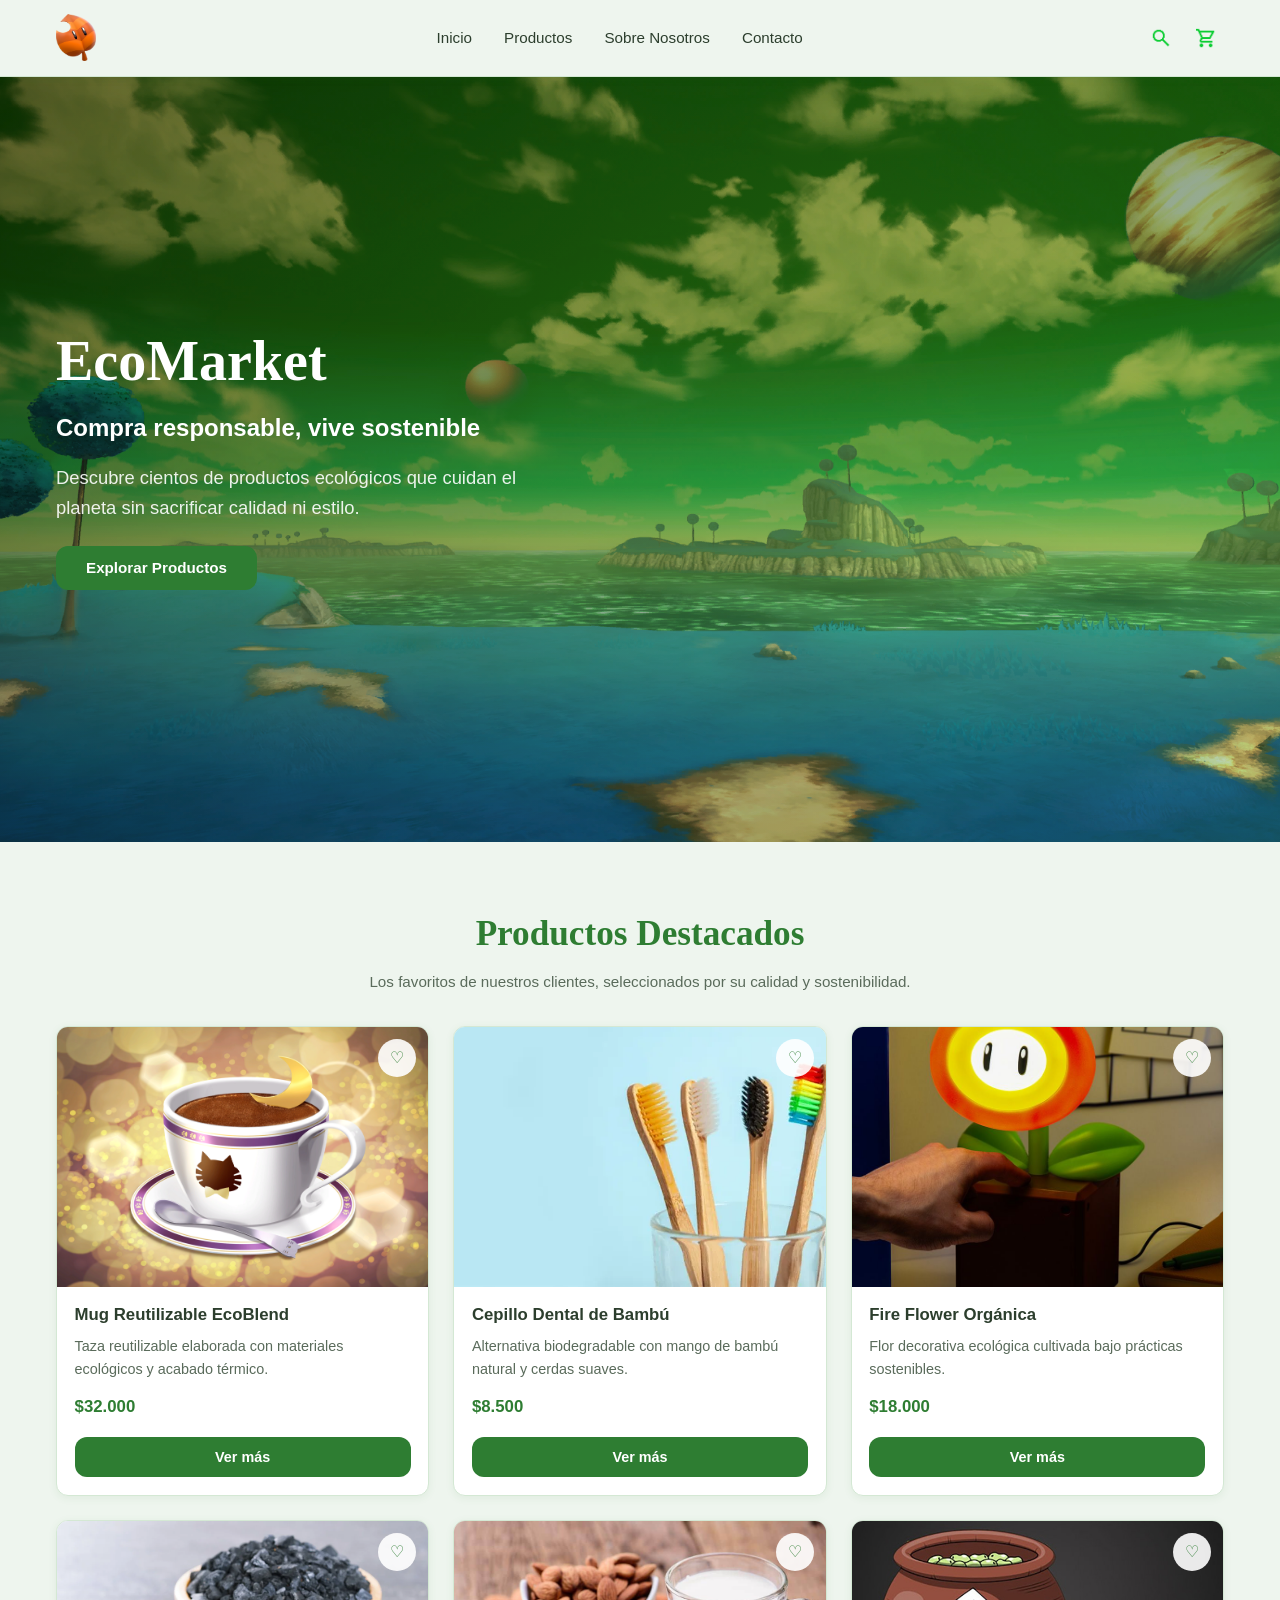
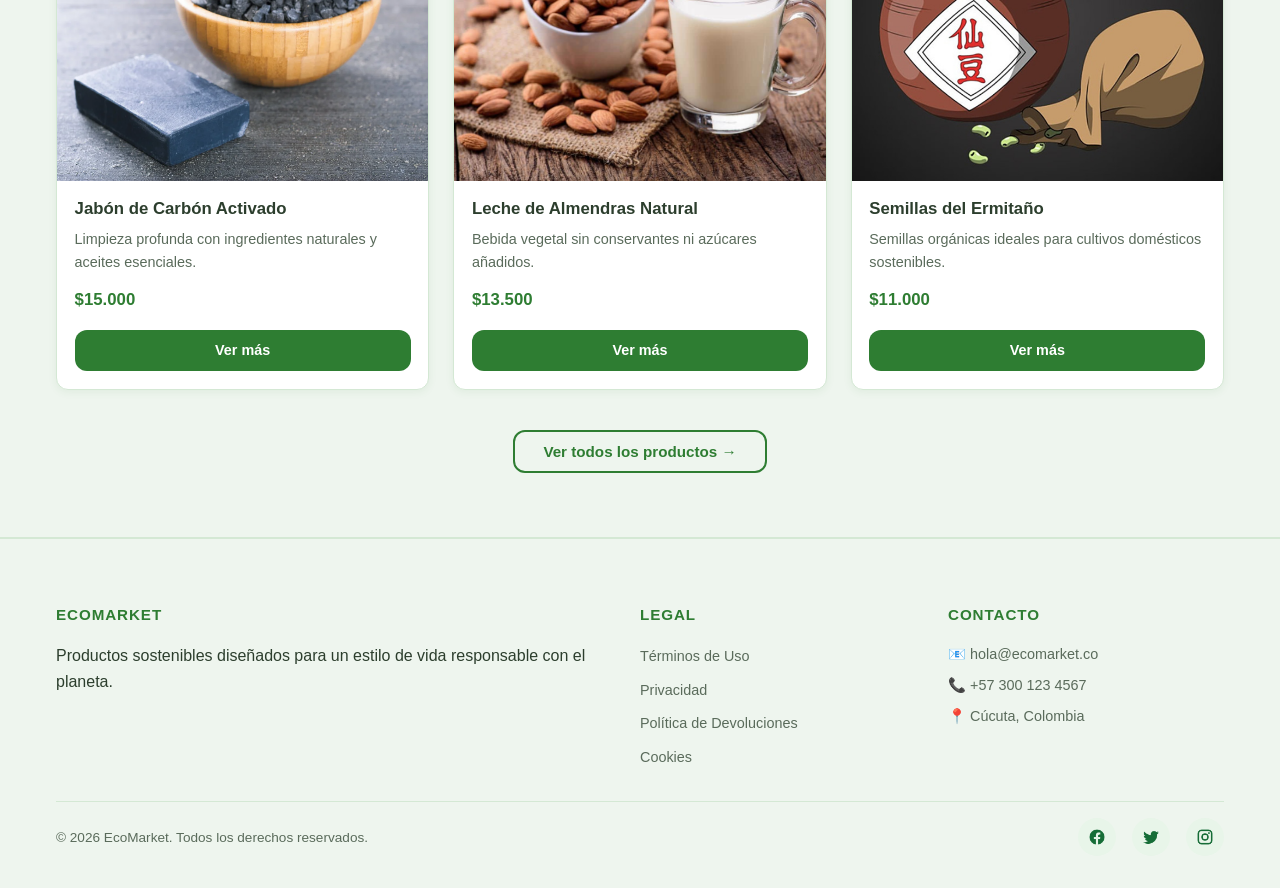
==== index.html @ 5ee40580 "feature: first components and refactor of the layout + feature products in index" ====
<!doctype html>
<html lang="es">
  <head>
    <meta charset="UTF-8" />
    <meta name="viewport" content="width=device-width, initial-scale=1.0" />
    <title>EcoMarket</title>

    <link rel="stylesheet" href="css/main.css" />
    <link rel="stylesheet" href="css/layout.css" />
    <link rel="stylesheet" href="css/components.css" />
    <link rel="stylesheet" href="css/animations.css" />
  </head>

  <body>
    <header>
      <div class="container">
        <nav class="navbar">
          <div class="logo">
            <img src="img/icons/logo.png" alt="Logo EcoMarket" />
          </div>

          <ul class="nav-links">
            <li><a href="#">Inicio</a></li>
            <li><a href="views/productos.html">Productos</a></li>
            <li><a href="views/sobre-nosotros.html">Sobre Nosotros</a></li>
            <li><a href="views/contacto.html">Contacto</a></li>
          </ul>

          <div class="nav-icons">
            <button type="button">
              <img src="img/icons/search.png" alt="Buscar" />
            </button>

            <button type="button" aria-label="Carrito de compras">
              <img src="img/icons/cart.png" alt="Carrito" />
            </button>
          </div>
        </nav>
      </div>
    </header>

    <main>
      <section class="hero">
        <div class="container">
          <div class="hero-content">
            <h1>EcoMarket</h1>

            <h2>Compra responsable, vive sostenible</h2>

            <p>
              Descubre cientos de productos ecológicos que cuidan el planeta sin
              sacrificar calidad ni estilo.
            </p>

            <div class="hero-actions">
              <a href="views/productos.html" class="btn">
                Explorar Productos
              </a>
            </div>
          </div>
        </div>
      </section>

      <section class="featured-products">
        <div class="container">
          <div class="section-header">
            <h2>Productos Destacados</h2>

            <p>
              Los favoritos de nuestros clientes, seleccionados por su calidad y
              sostenibilidad.
            </p>
          </div>

          <div class="products-grid">
            <article class="product-card">
              <div class="product-card__img">
                <img
                  src="img/products/cafe-mug.png"
                  alt="Mug reutilizable ecológico"
                />

                <button
                  class="product-card__fav"
                  aria-label="Agregar a favoritos"
                >
                  ♡
                </button>
              </div>

              <div class="product-card__body">
                <h3 class="product-card__name">Mug Reutilizable EcoBlend</h3>

                <p class="product-card__desc">
                  Taza reutilizable elaborada con materiales ecológicos y
                  acabado térmico.
                </p>

                <p class="product-card__price">$32.000</p>
              </div>

              <div class="product-card__footer">
                <a href="views/productos.html" class="btn"> Ver más </a>
              </div>
            </article>

            <article class="product-card">
              <div class="product-card__img">
                <img
                  src="img/products/cepillo-bambu.webp"
                  alt="Cepillo dental de bambú"
                />

                <button
                  class="product-card__fav"
                  aria-label="Agregar a favoritos"
                >
                  ♡
                </button>
              </div>

              <div class="product-card__body">
                <h3 class="product-card__name">Cepillo Dental de Bambú</h3>

                <p class="product-card__desc">
                  Alternativa biodegradable con mango de bambú natural y cerdas
                  suaves.
                </p>

                <p class="product-card__price">$8.500</p>
              </div>

              <div class="product-card__footer">
                <a href="views/productos.html" class="btn"> Ver más </a>
              </div>
            </article>

            <article class="product-card">
              <div class="product-card__img">
                <img
                  src="img/products/fire-flower.jpg"
                  alt="Fire Flower ecológica"
                />

                <button
                  class="product-card__fav"
                  aria-label="Agregar a favoritos"
                >
                  ♡
                </button>
              </div>

              <div class="product-card__body">
                <h3 class="product-card__name">Fire Flower Orgánica</h3>

                <p class="product-card__desc">
                  Flor decorativa ecológica cultivada bajo prácticas
                  sostenibles.
                </p>

                <p class="product-card__price">$18.000</p>
              </div>

              <div class="product-card__footer">
                <a href="views/productos.html" class="btn"> Ver más </a>
              </div>
            </article>

            <article class="product-card">
              <div class="product-card__img">
                <img
                  src="img/products/jabon-carbon-activado.webp"
                  alt="Jabón de carbón activado"
                />

                <button
                  class="product-card__fav"
                  aria-label="Agregar a favoritos"
                >
                  ♡
                </button>
              </div>

              <div class="product-card__body">
                <h3 class="product-card__name">Jabón de Carbón Activado</h3>

                <p class="product-card__desc">
                  Limpieza profunda con ingredientes naturales y aceites
                  esenciales.
                </p>

                <p class="product-card__price">$15.000</p>
              </div>

              <div class="product-card__footer">
                <a href="views/productos.html" class="btn"> Ver más </a>
              </div>
            </article>

            <article class="product-card">
              <div class="product-card__img">
                <img
                  src="img/products/leche-almendras.jpg"
                  alt="Leche de almendras natural"
                />

                <button
                  class="product-card__fav"
                  aria-label="Agregar a favoritos"
                >
                  ♡
                </button>
              </div>

              <div class="product-card__body">
                <h3 class="product-card__name">Leche de Almendras Natural</h3>

                <p class="product-card__desc">
                  Bebida vegetal sin conservantes ni azúcares añadidos.
                </p>

                <p class="product-card__price">$13.500</p>
              </div>

              <div class="product-card__footer">
                <a href="views/productos.html" class="btn"> Ver más </a>
              </div>
            </article>

            <article class="product-card">
              <div class="product-card__img">
                <img
                  src="img/products/semillas-ermitano.jpg"
                  alt="Semillas ecológicas"
                />

                <button
                  class="product-card__fav"
                  aria-label="Agregar a favoritos"
                >
                  ♡
                </button>
              </div>

              <div class="product-card__body">
                <h3 class="product-card__name">Semillas del Ermitaño</h3>

                <p class="product-card__desc">
                  Semillas orgánicas ideales para cultivos domésticos
                  sostenibles.
                </p>

                <p class="product-card__price">$11.000</p>
              </div>

              <div class="product-card__footer">
                <a href="views/productos.html" class="btn"> Ver más </a>
              </div>
            </article>
          </div>

          <div style="text-align: center; margin-top: 2.5rem">
            <a href="views/productos.html" class="btn btn-outline">
              Ver todos los productos →
            </a>
          </div>
        </div>
      </section>
    </main>

    <footer>
      <div class="container">
        <div class="footer-grid">
          <div class="footer-col">
            <h4>EcoMarket</h4>

            <p>
              Productos sostenibles diseñados para un estilo de vida responsable
              con el planeta.
            </p>
          </div>

          <div class="footer-col">
            <h4>Legal</h4>

            <ul>
              <li><a href="#">Términos de Uso</a></li>
              <li><a href="#">Privacidad</a></li>
              <li><a href="#">Política de Devoluciones</a></li>
              <li><a href="#">Cookies</a></li>
            </ul>
          </div>

          <div class="footer-col footer-contact">
            <h4>Contacto</h4>

            <p>📧 hola@ecomarket.co</p>
            <p>📞 +57 300 123 4567</p>
            <p>📍 Cúcuta, Colombia</p>
          </div>
        </div>

        <div class="footer-bottom">
          <p>&copy; 2026 EcoMarket. Todos los derechos reservados.</p>

          <ul class="social-links">
            <li>
              <a href="#" aria-label="Facebook">
                <img src="img/icons/facebook.png" alt="Facebook" />
              </a>
            </li>

            <li>
              <a href="#" aria-label="Twitter">
                <img src="img/icons/twitter.png" alt="Twitter" />
              </a>
            </li>

            <li>
              <a href="#" aria-label="Instagram">
                <img src="img/icons/instagram.png" alt="Instagram" />
              </a>
            </li>
          </ul>
        </div>
      </div>
    </footer>
  </body>
</html>
---- css/main.css ----
* {
  margin: 0;
  padding: 0;
  box-sizing: border-box;
}

:root {
  --primary: #2e7d32;
  --primary-hover: #27682a;
  --primary-light: #e8f5e9;
  --accent: #81c784;

  --secondary: #f5f5dc;

  --bg: #eef5ee;
  --bg-card: #ffffff;

  --text: #2c3e2d;
  --text-light: #5a6b5b;
  --white: #ffffff;

  --border: #d4e8d4;

  --radius-sm: 8px;
  --radius-md: 12px;
  --radius-lg: 20px;

  --shadow-sm: 0 2px 8px rgba(46, 125, 50, 0.08);
  --shadow-md: 0 6px 24px rgba(46, 125, 50, 0.12);
  --shadow-lg: 0 12px 40px rgba(46, 125, 50, 0.16);

  --sp-xs: 0.25rem;
  --sp-sm: 0.5rem;
  --sp-md: 1rem;
  --sp-lg: 2rem;
  --sp-xl: 4rem;

  --t: 0.3s ease;
}

html {
  scroll-behavior: smooth;
  font-size: 16px;
}

body {
  font-family: "Poppins", sans-serif;
  background-color: var(--bg);
  color: var(--text);

  line-height: 1.6;
  min-height: 100vh;

  -webkit-font-smoothing: antialiased;
}

img {
  max-width: 100%;
  height: auto;
  display: block;
}

a {
  text-decoration: none;
  color: inherit;
}

ul {
  list-style: none;
}

button {
  border: none;
  background: none;
  cursor: pointer;
  font: inherit;
}

section {
  padding-block: var(--sp-xl);
}

.container {
  width: 100%;
  max-width: 1200px;

  margin: 0 auto;

  padding-inline: 1rem;
}

.section-header {
  text-align: center;

  margin-bottom: var(--sp-lg);
}

.section-header h2 {
  font-family: "Playfair Display", serif;

  font-size: clamp(1.6rem, 3vw, 2.2rem);

  color: var(--primary);

  margin-bottom: var(--sp-sm);
}

.section-header p {
  color: var(--text-light);

  font-size: 0.95rem;
}

.btn {
  display: inline-block;

  padding: 0.75rem 1.75rem;

  background-color: var(--primary);
  color: var(--white);

  border: 2px solid transparent;
  border-radius: var(--radius-md);

  font-size: 0.95rem;
  font-weight: 600;
  line-height: 1;

  transition: all var(--t);
}

.btn:hover {
  background-color: var(--primary-hover);

  transform: translateY(-3px);

  box-shadow: var(--shadow-md);
}

.btn-outline {
  background-color: transparent;

  color: var(--primary);

  border-color: var(--primary);
}

.btn-outline:hover {
  background-color: var(--primary);

  color: var(--white);
}
---- css/layout.css ----
header {
  background-color: var(--bg);

  border-bottom: 1px solid var(--border);

  position: sticky;
  top: 0;
  z-index: 100;

  box-shadow: var(--shadow-sm);
}

.navbar {
  display: flex;
  justify-content: space-between;
  align-items: center;

  padding-block: 0.9rem;
}

.logo {
  display: flex;
  align-items: center;

  gap: var(--sp-sm);
}

.logo img {
  width: 40px;
  height: auto;
}

.logo-text {
  font-family: "Playfair Display", serif;

  font-size: 1.3rem;
  font-weight: 700;

  color: var(--primary);
}

.nav-links {
  display: none;
  align-items: center;

  gap: var(--sp-lg);
}

.nav-links a {
  position: relative;

  padding-bottom: 3px;

  color: var(--text);

  font-size: 0.95rem;
  font-weight: 500;

  transition: color var(--t);
}

.nav-links a::after {
  content: "";

  position: absolute;
  left: 0;
  bottom: 0;

  width: 0;
  height: 2px;

  background-color: var(--primary);

  transition: width var(--t);
}

.nav-links a:hover,
.nav-links a.active {
  color: var(--primary);
}

.nav-links a:hover::after,
.nav-links a.active::after {
  width: 100%;
}

.nav-icons {
  display: flex;
  align-items: center;

  gap: var(--sp-sm);
}

.nav-icons button {
  display: flex;
  align-items: center;
  justify-content: center;

  padding: 0.45rem;

  border-radius: 50%;

  transition: all var(--t);
}

.nav-icons button:hover {
  background-color: var(--primary-light);

  transform: scale(1.1);
}

.nav-icons img {
  width: 22px;
  height: 22px;

  filter: invert(30%) sepia(60%) saturate(500%) hue-rotate(90deg);
}

.hero {
  min-height: 85vh;

  display: flex;
  align-items: center;

  background-image:
    linear-gradient(
      135deg,
      rgba(0, 0, 0, 0.55) 0%,
      rgba(46, 125, 50, 0.3) 100%
    ),
    url("../img/hero/bg.png");

  background-size: cover;
  background-position: center;
  background-repeat: no-repeat;
}

.hero-content {
  max-width: 600px;

  display: flex;
  flex-direction: column;

  gap: var(--sp-md);

  padding-block: var(--sp-xl);

  color: var(--white);
}

.hero-eyebrow {
  display: inline-block;

  width: fit-content;

  padding: 0.3rem 1rem;

  border: 1px solid rgba(129, 199, 132, 0.5);
  border-radius: 50px;

  background-color: rgba(129, 199, 132, 0.3);

  color: #c8e6c9;

  font-size: 0.8rem;
  font-weight: 600;

  letter-spacing: 0.08em;
  text-transform: uppercase;
}

.hero-content h1 {
  font-family: "Playfair Display", serif;

  font-size: clamp(2.2rem, 5vw, 3.5rem);

  line-height: 1.15;
}

.hero-content p {
  max-width: 480px;

  font-size: clamp(1rem, 2vw, 1.15rem);

  color: rgba(255, 255, 255, 0.9);
}

.hero-actions {
  display: flex;
  flex-wrap: wrap;

  gap: var(--sp-md);

  margin-top: var(--sp-sm);
}

.products-grid {
  display: grid;

  grid-template-columns: 1fr;

  gap: 1.5rem;
}

footer {
  background-color: var(--bg);

  border-top: 2px solid var(--border);

  padding: var(--sp-xl) 0 var(--sp-lg);
}

.footer-grid {
  display: grid;

  grid-template-columns: 1fr;

  gap: var(--sp-lg);

  margin-bottom: var(--sp-lg);
}

.footer-col h4 {
  margin-bottom: var(--sp-md);

  color: var(--primary);

  font-size: 0.95rem;
  font-weight: 600;

  letter-spacing: 0.06em;
  text-transform: uppercase;
}

.footer-col ul {
  display: flex;
  flex-direction: column;

  gap: var(--sp-sm);
}

.footer-col ul li a {
  color: var(--text-light);

  font-size: 0.9rem;

  transition: color var(--t);
}

.footer-col ul li a:hover {
  color: var(--primary);
}

.footer-contact p {
  display: flex;
  align-items: center;

  gap: var(--sp-sm);

  margin-bottom: var(--sp-sm);

  color: var(--text-light);

  font-size: 0.9rem;
}

.footer-bottom {
  display: flex;
  flex-direction: column;
  align-items: center;

  gap: var(--sp-md);

  padding-top: var(--sp-md);

  border-top: 1px solid var(--border);

  text-align: center;
}

.footer-bottom p {
  color: var(--text-light);

  font-size: 0.85rem;
}

.social-links {
  display: flex;
  align-items: center;

  gap: var(--sp-md);
}

.social-links a {
  display: flex;
  align-items: center;
  justify-content: center;

  width: 38px;
  height: 38px;

  border-radius: 50%;

  background-color: var(--primary-light);

  transition: all var(--t);
}

.social-links a:hover {
  background-color: var(--primary);

  transform: scale(1.15) translateY(-2px);
}

.social-links img {
  width: 18px;
  height: 18px;

  filter: invert(30%) sepia(60%) saturate(500%) hue-rotate(90deg);
}

.social-links a:hover img {
  filter: brightness(0) invert(1);
}

@media (min-width: 640px) {
  .products-grid {
    grid-template-columns: repeat(2, 1fr);
  }

  .footer-grid {
    grid-template-columns: repeat(2, 1fr);
  }

  .footer-bottom {
    flex-direction: row;
    justify-content: space-between;
  }
}

@media (min-width: 1024px) {
  .nav-links {
    display: flex;
  }

  .products-grid {
    grid-template-columns: repeat(3, 1fr);
  }

  .footer-grid {
    grid-template-columns: 2fr 1fr 1fr;
  }
}
---- css/components.css ----
.product-card {
  background-color: var(--bg-card);
  border-radius: var(--radius-md);
  overflow: hidden;
  border: 1px solid var(--border);

  display: flex;
  flex-direction: column;

  position: relative;

  box-shadow: var(--shadow-sm);

  transition:
    transform var(--t),
    box-shadow var(--t);
}

.product-card:hover {
  transform: translateY(-6px);
  box-shadow: var(--shadow-lg);
}

.product-card__img {
  position: relative;

  width: 100%;
  height: 260px;

  overflow: hidden;

  background-color: var(--primary-light);
}

.product-card__img img {
  width: 100%;
  height: 100%;

  object-fit: cover;

  transition: transform 0.5s ease;
}

.product-card:hover .product-card__img img {
  transform: scale(1.06);
}

.product-card__fav {
  position: absolute;
  top: 12px;
  right: 12px;

  width: 38px;
  height: 38px;

  border-radius: 50%;

  background-color: rgba(255, 255, 255, 0.9);

  display: flex;
  align-items: center;
  justify-content: center;

  font-size: 1rem;
  color: var(--primary);

  transition:
    background-color var(--t),
    transform var(--t);
}

.product-card__fav:hover {
  background-color: var(--primary);
  color: var(--white);

  transform: scale(1.1);
}

.product-card__body {
  padding: 1rem 1.1rem;

  display: flex;
  flex-direction: column;
  gap: 0.5rem;

  flex: 1;
}

.product-card__name {
  font-size: 1.05rem;
  font-weight: 600;
  line-height: 1.4;

  color: var(--text);
}

.product-card__desc {
  font-size: 0.9rem;
  line-height: 1.6;

  color: var(--text-light);

  flex: 1;
}

.product-card__price {
  font-size: 1.05rem;
  font-weight: 700;

  color: var(--primary);

  margin-top: 0.3rem;
}

.product-card__footer {
  padding: 0 1.1rem 1.1rem;
}

.product-card__footer .btn {
  width: 100%;

  text-align: center;

  padding: 0.7rem 1rem;

  font-size: 0.9rem;
}
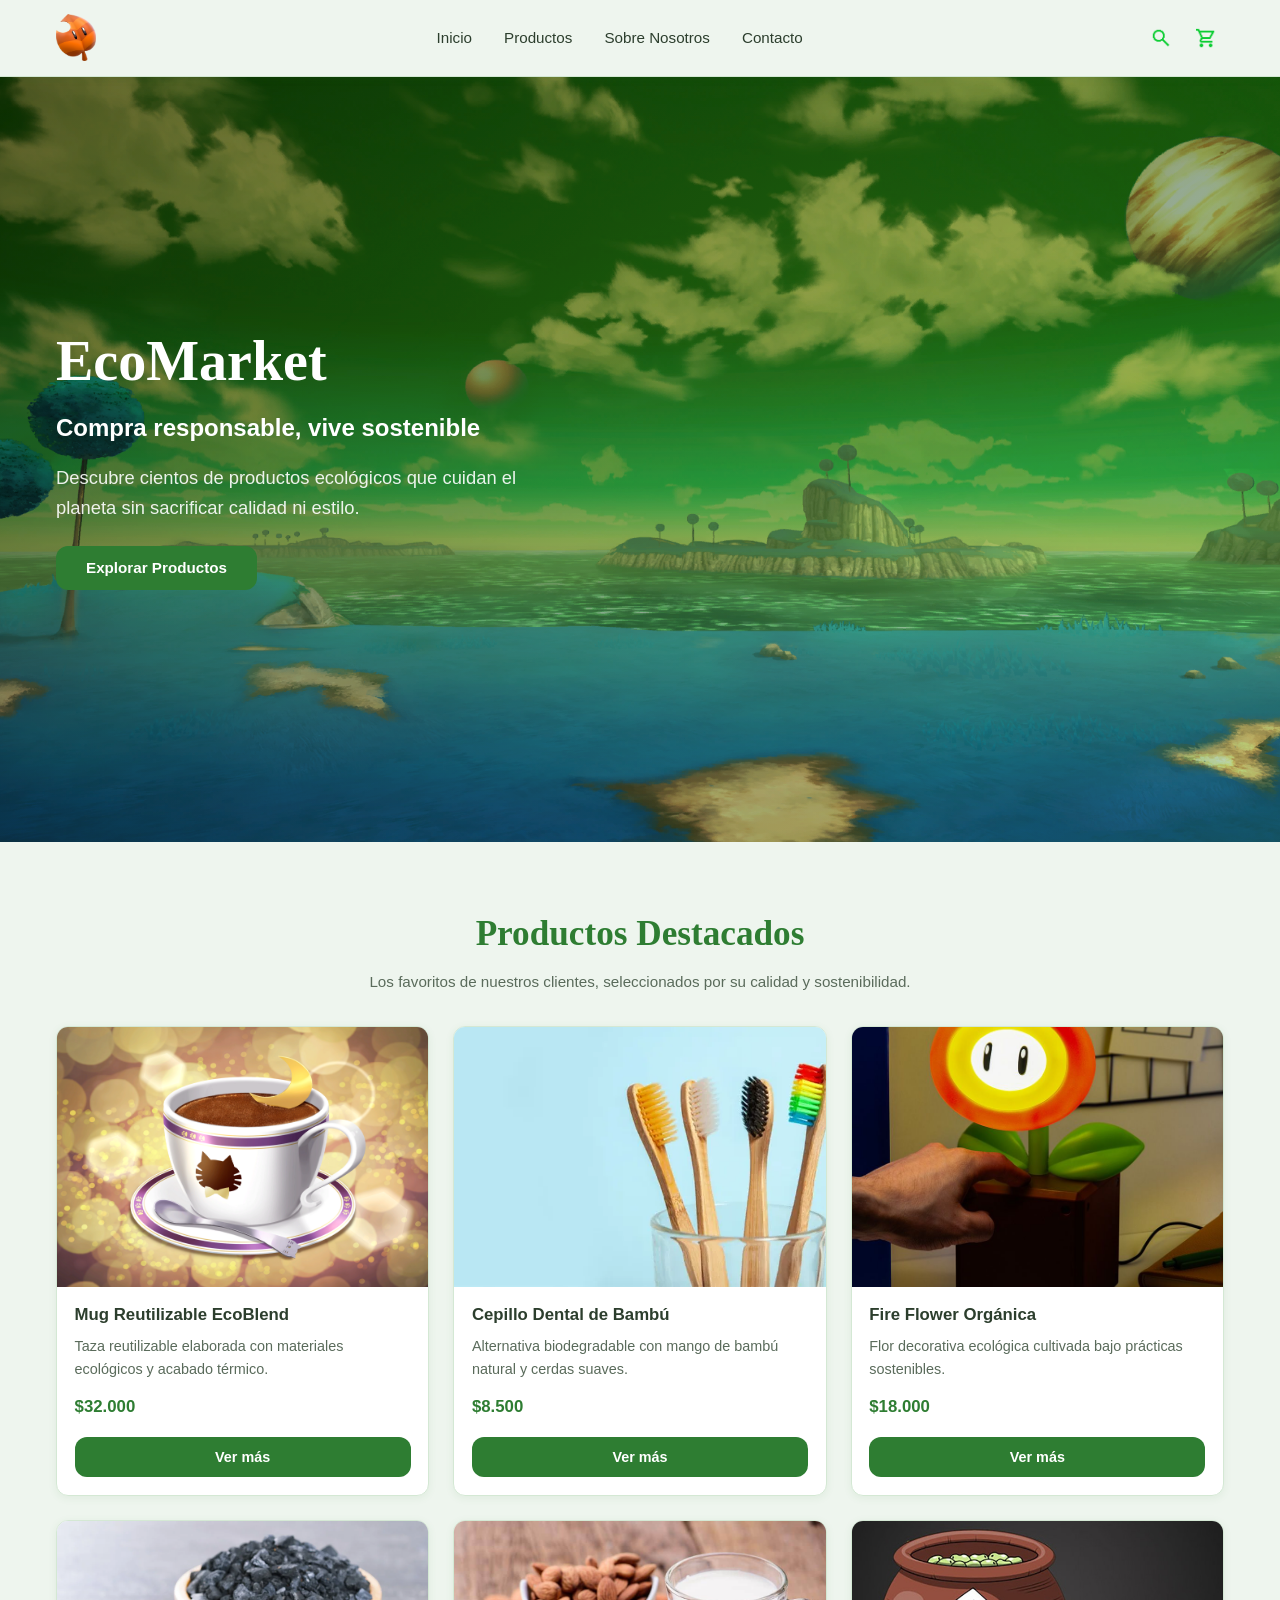
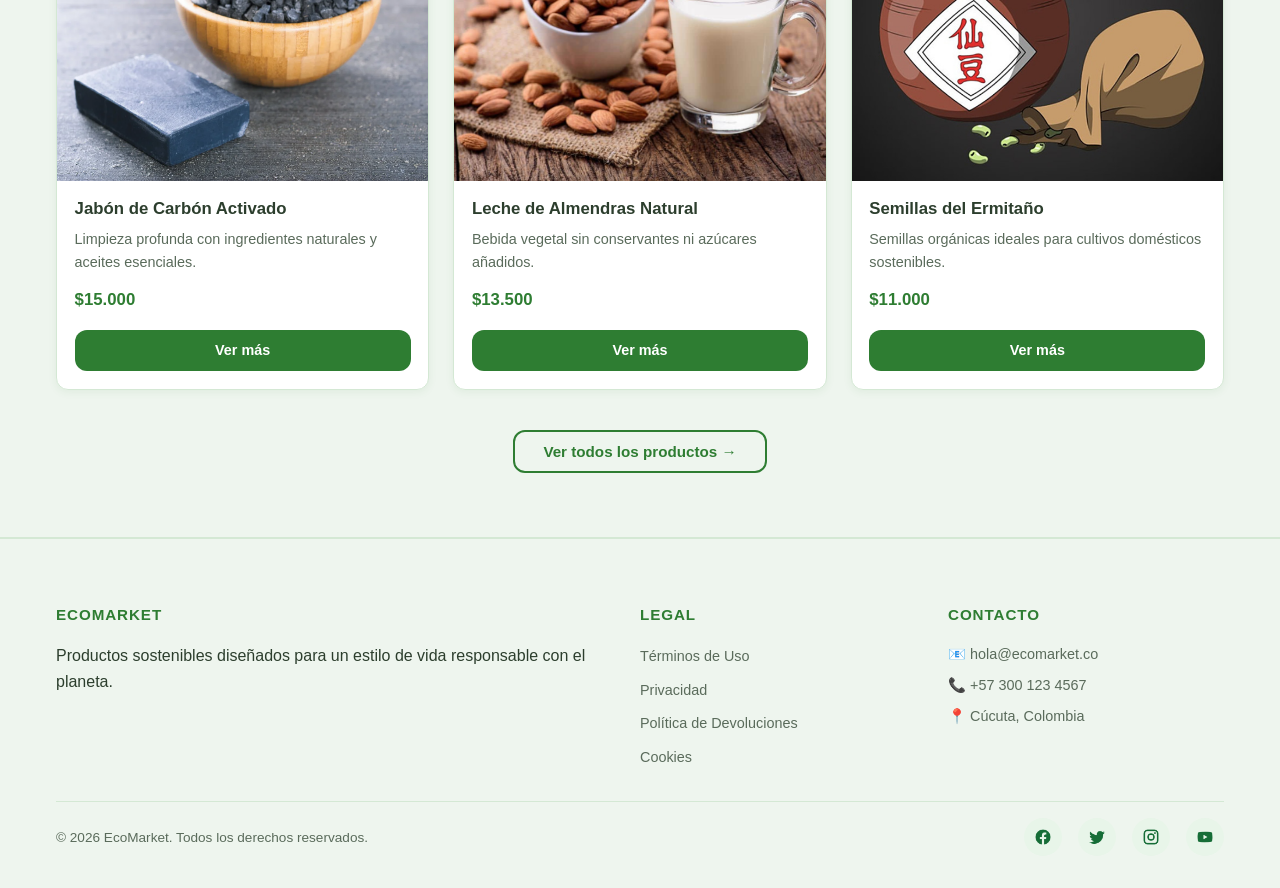
==== commit efbbb70b: "feature: components and animations styles, refactor: youtube icon and contact structure" ====
--- a/index.html
+++ b/index.html
@@ -79,13 +79,6 @@
                   src="img/products/cafe-mug.png"
                   alt="Mug reutilizable ecológico"
                 />
-
-                <button
-                  class="product-card__fav"
-                  aria-label="Agregar a favoritos"
-                >
-                  ♡
-                </button>
               </div>
 
               <div class="product-card__body">
@@ -110,13 +103,6 @@
                   src="img/products/cepillo-bambu.webp"
                   alt="Cepillo dental de bambú"
                 />
-
-                <button
-                  class="product-card__fav"
-                  aria-label="Agregar a favoritos"
-                >
-                  ♡
-                </button>
               </div>
 
               <div class="product-card__body">
@@ -141,13 +127,6 @@
                   src="img/products/fire-flower.jpg"
                   alt="Fire Flower ecológica"
                 />
-
-                <button
-                  class="product-card__fav"
-                  aria-label="Agregar a favoritos"
-                >
-                  ♡
-                </button>
               </div>
 
               <div class="product-card__body">
@@ -172,13 +151,6 @@
                   src="img/products/jabon-carbon-activado.webp"
                   alt="Jabón de carbón activado"
                 />
-
-                <button
-                  class="product-card__fav"
-                  aria-label="Agregar a favoritos"
-                >
-                  ♡
-                </button>
               </div>
 
               <div class="product-card__body">
@@ -203,13 +175,6 @@
                   src="img/products/leche-almendras.jpg"
                   alt="Leche de almendras natural"
                 />
-
-                <button
-                  class="product-card__fav"
-                  aria-label="Agregar a favoritos"
-                >
-                  ♡
-                </button>
               </div>
 
               <div class="product-card__body">
@@ -233,13 +198,6 @@
                   src="img/products/semillas-ermitano.jpg"
                   alt="Semillas ecológicas"
                 />
-
-                <button
-                  class="product-card__fav"
-                  aria-label="Agregar a favoritos"
-                >
-                  ♡
-                </button>
               </div>
 
               <div class="product-card__body">
@@ -321,6 +279,11 @@
                 <img src="img/icons/instagram.png" alt="Instagram" />
               </a>
             </li>
+            <li>
+              <a href="#" aria-label="Youtube">
+                <img src="img/icons/youtube.png" alt="Youtube" />
+              </a>
+            </li>
           </ul>
         </div>
       </div>
--- a/css/components.css
+++ b/css/components.css
@@ -22,8 +22,6 @@
 }
 
 .product-card__img {
-  position: relative;
-
   width: 100%;
   height: 260px;
 
@@ -125,3 +123,302 @@
 
   font-size: 0.9rem;
 }
+
+.contact-hero {
+  background: linear-gradient(135deg, var(--primary) 0%, #1b5e20 100%);
+  padding: 3rem 0;
+  color: var(--white);
+}
+
+.contact-hero h1 {
+  font-family: "Playfair Display", serif;
+  font-size: clamp(1.8rem, 4vw, 2.8rem);
+  margin-bottom: 0.5rem;
+}
+
+.contact-hero p {
+  color: rgba(255, 255, 255, 0.85);
+}
+
+.contact-section {
+  padding: var(--sp-xl) 0;
+  background-color: var(--bg);
+}
+
+.contact-layout {
+  display: grid;
+  grid-template-columns: 1fr;
+  gap: var(--sp-xl);
+}
+
+@media (min-width: 768px) {
+  .contact-layout {
+    grid-template-columns: 1fr 1fr;
+    align-items: start;
+  }
+}
+
+.contact-form {
+  background-color: var(--bg-card);
+  padding: 2rem;
+  border-radius: var(--radius-lg);
+  box-shadow: var(--shadow-md);
+  border: 1px solid var(--border);
+}
+
+.contact-form h2 {
+  font-family: "Playfair Display", serif;
+  color: var(--primary);
+  font-size: 1.5rem;
+  margin-bottom: var(--sp-lg);
+}
+
+.contact-form .btn {
+  width: 100%;
+  text-align: center;
+  padding: 0.9rem;
+  font-size: 1rem;
+}
+
+.contact-info h2 {
+  font-family: "Playfair Display", serif;
+  color: var(--primary);
+  font-size: 1.5rem;
+  margin-bottom: var(--sp-md);
+}
+
+.contact-info p {
+  color: var(--text-light);
+  font-size: 0.9rem;
+  line-height: 1.8;
+  margin-bottom: var(--sp-lg);
+}
+
+.info-cards {
+  display: flex;
+  flex-direction: column;
+  gap: var(--sp-md);
+}
+
+.info-card {
+  display: flex;
+  align-items: flex-start;
+  gap: var(--sp-md);
+
+  background-color: var(--bg-card);
+
+  padding: 1rem 1.25rem;
+
+  border-radius: var(--radius-md);
+  border: 1px solid var(--border);
+
+  transition:
+    transform var(--t),
+    box-shadow var(--t);
+}
+
+.info-card:hover {
+  transform: translateX(4px);
+  box-shadow: var(--shadow-sm);
+}
+
+.info-card__icon {
+  font-size: 1.5rem;
+  flex-shrink: 0;
+}
+
+.info-card h4 {
+  font-size: 0.9rem;
+  font-weight: 600;
+
+  color: var(--text);
+
+  margin-bottom: 0.2rem;
+}
+
+.info-card p {
+  font-size: 0.85rem;
+  line-height: 1.5;
+
+  color: var(--text-light);
+
+  margin: 0;
+}
+
+.map-section {
+  padding: var(--sp-xl) 0;
+  background-color: var(--secondary);
+}
+
+.map-container {
+  width: 100%;
+  height: 300px;
+
+  display: flex;
+  align-items: center;
+  justify-content: center;
+
+  border-radius: var(--radius-lg);
+  overflow: hidden;
+
+  border: 2px solid var(--border);
+
+  box-shadow: var(--shadow-md);
+
+  background: linear-gradient(135deg, #c8e6c9 0%, #a5d6a7 50%, #81c784 100%);
+}
+
+.map-pin {
+  text-align: center;
+}
+
+.map-pin span {
+  display: block;
+  font-size: 3rem;
+
+  animation: float 2s ease infinite;
+}
+
+.map-pin p {
+  margin-top: 0.5rem;
+
+  padding: 0.4rem 1rem;
+
+  border-radius: 50px;
+
+  background-color: rgba(255, 255, 255, 0.9);
+
+  font-size: 0.9rem;
+  font-weight: 600;
+
+  color: var(--primary);
+}
+
+.social-section {
+  padding: var(--sp-xl) 0;
+  background-color: var(--bg);
+
+  text-align: center;
+}
+
+.social-grid {
+  display: flex;
+  justify-content: center;
+  flex-wrap: wrap;
+
+  gap: var(--sp-lg);
+
+  margin-top: var(--sp-lg);
+}
+
+.social-item {
+  display: flex;
+  flex-direction: column;
+  align-items: center;
+
+  gap: var(--sp-sm);
+}
+
+.social-item__icon {
+  width: 64px;
+  height: 64px;
+
+  display: flex;
+  align-items: center;
+  justify-content: center;
+
+  border-radius: 50%;
+
+  font-size: 1.8rem;
+
+  transition:
+    transform var(--t),
+    box-shadow var(--t);
+}
+
+.social-item:hover .social-item__icon {
+  transform: scale(1.2) translateY(-4px);
+  box-shadow: var(--shadow-md);
+}
+
+.social-item__icon--fb {
+  background-color: #e3f2fd;
+}
+
+.social-item__icon--tw {
+  background-color: #e0f7fa;
+}
+
+.social-item__icon--ig {
+  background-color: #fce4ec;
+}
+
+.social-item__icon--yt {
+  background-color: #fce4e4;
+}
+
+.social-item span {
+  font-size: 0.85rem;
+  font-weight: 500;
+
+  color: var(--text-light);
+}
+
+.form-group {
+  display: flex;
+  flex-direction: column;
+
+  gap: 0.4rem;
+
+  margin-bottom: 1rem;
+}
+
+.form-group label {
+  font-size: 0.9rem;
+  font-weight: 600;
+
+  color: var(--text);
+}
+
+.form-group input,
+.form-group textarea {
+  width: 100%;
+
+  padding: 0.85rem 1rem;
+
+  border: 2px solid var(--border);
+  border-radius: var(--radius-md);
+
+  background-color: var(--white);
+  color: var(--text);
+
+  font-family: inherit;
+
+  transition:
+    border-color var(--t),
+    box-shadow var(--t);
+}
+
+.form-group textarea {
+  min-height: 140px;
+  resize: vertical;
+}
+
+.form-group input:focus,
+.form-group textarea:focus {
+  outline: none;
+
+  border-color: var(--primary);
+
+  box-shadow: 0 0 0 3px rgba(46, 125, 50, 0.15);
+}
+
+.form-group input:not(:placeholder-shown):invalid,
+.form-group textarea:not(:placeholder-shown):invalid {
+  border-color: #e53935;
+}
+
+.form-group input:valid,
+.form-group textarea:valid {
+  border-color: #2e7d32;
+}
--- a/css/animations.css
+++ b/css/animations.css
@@ -0,0 +1,70 @@
+@keyframes fadeInUp {
+  from {
+    opacity: 0;
+    transform: translateY(24px);
+  }
+  to {
+    opacity: 1;
+    transform: translateY(0);
+  }
+}
+
+@keyframes fadeIn {
+  from {
+    opacity: 0;
+  }
+  to {
+    opacity: 1;
+  }
+}
+
+@keyframes pulse {
+  0%,
+  100% {
+    box-shadow: 0 0 0 0 rgba(46, 125, 50, 0.4);
+  }
+  50% {
+    box-shadow: 0 0 0 8px rgba(46, 125, 50, 0);
+  }
+}
+
+@keyframes float {
+  0%,
+  100% {
+    transform: translateY(0);
+  }
+  50% {
+    transform: translateY(-8px);
+  }
+}
+
+@keyframes scaleIn {
+  from {
+    transform: scale(0.85);
+    opacity: 0;
+  }
+  to {
+    transform: scale(1);
+    opacity: 1;
+  }
+}
+
+.hero-content {
+  animation: fadeInUp 0.8s ease both;
+}
+
+.hero-eyebrow {
+  animation: fadeInUp 0.6s ease 0.1s both;
+}
+
+.hero-content h1 {
+  animation: fadeInUp 0.7s ease 0.2s both;
+}
+
+.hero-content p {
+  animation: fadeInUp 0.7s ease 0.35s both;
+}
+
+.hero-actions {
+  animation: fadeInUp 0.7s ease 0.5s both;
+}
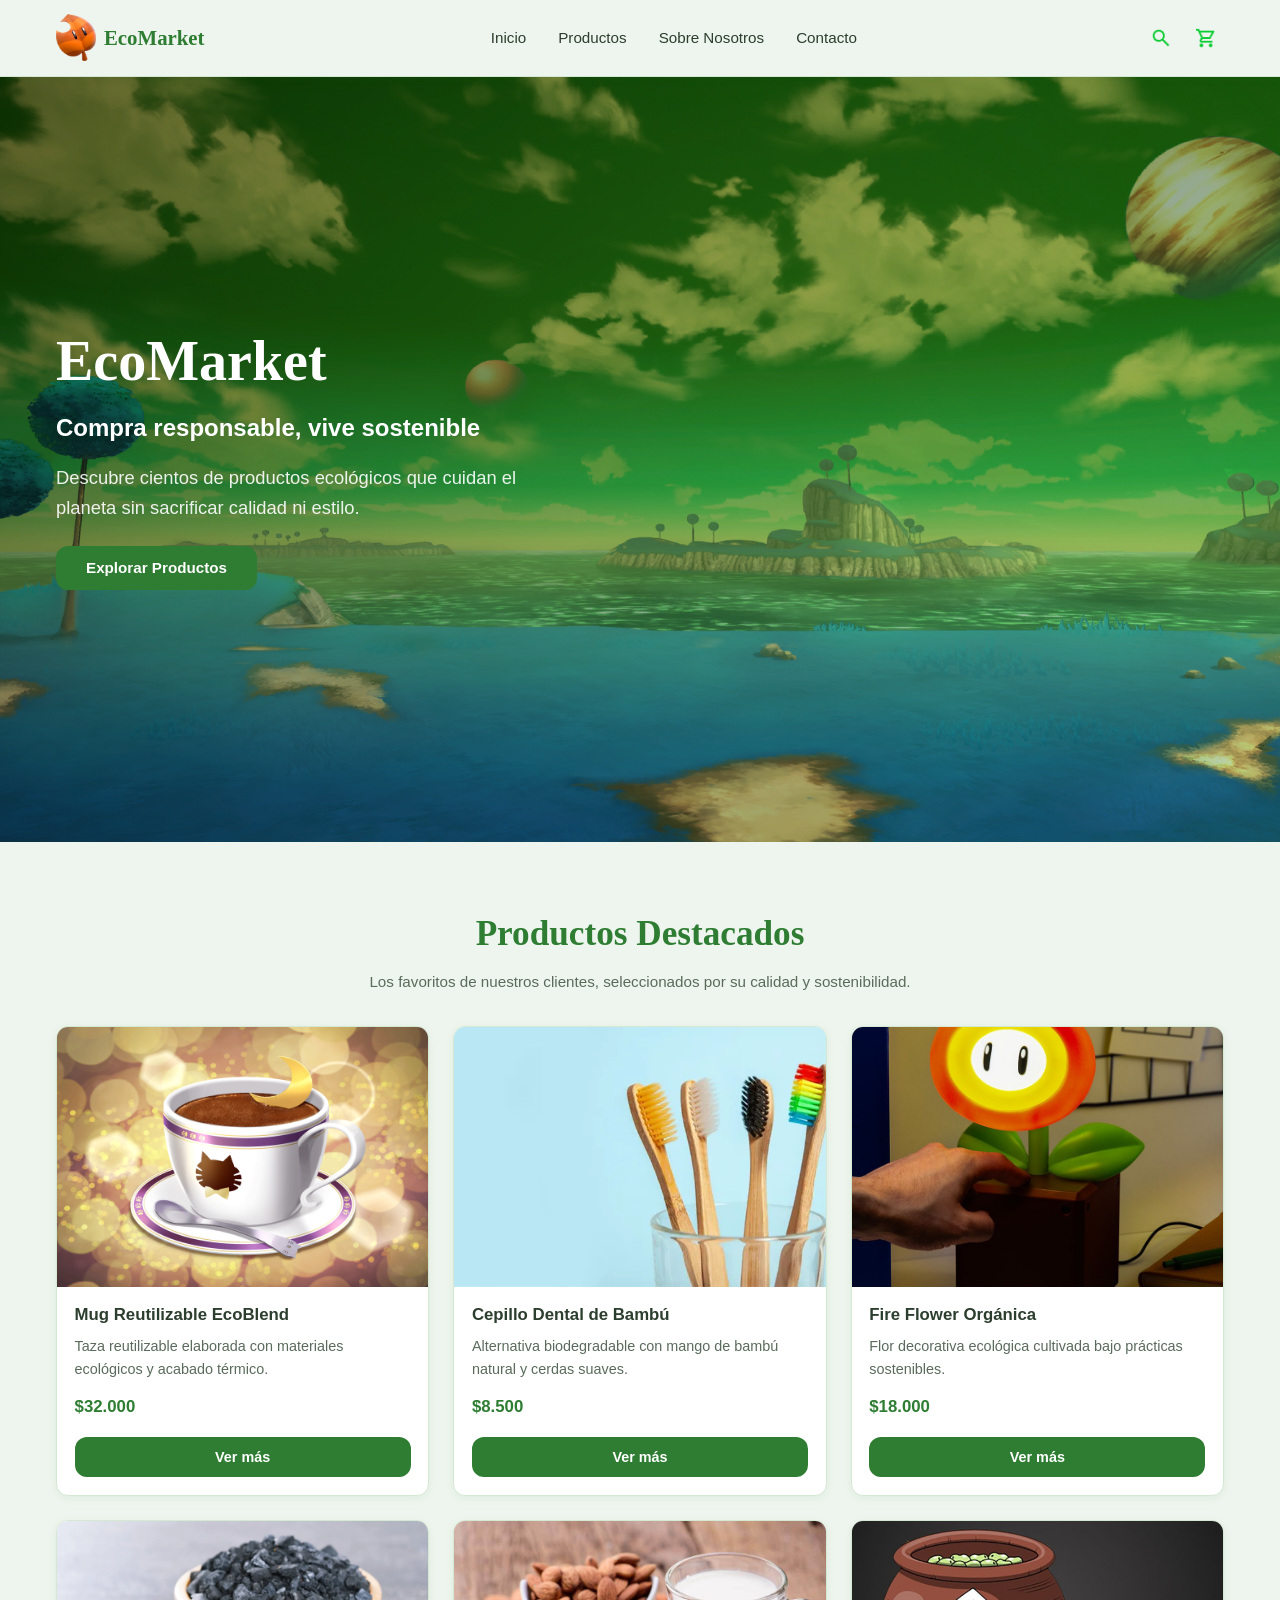
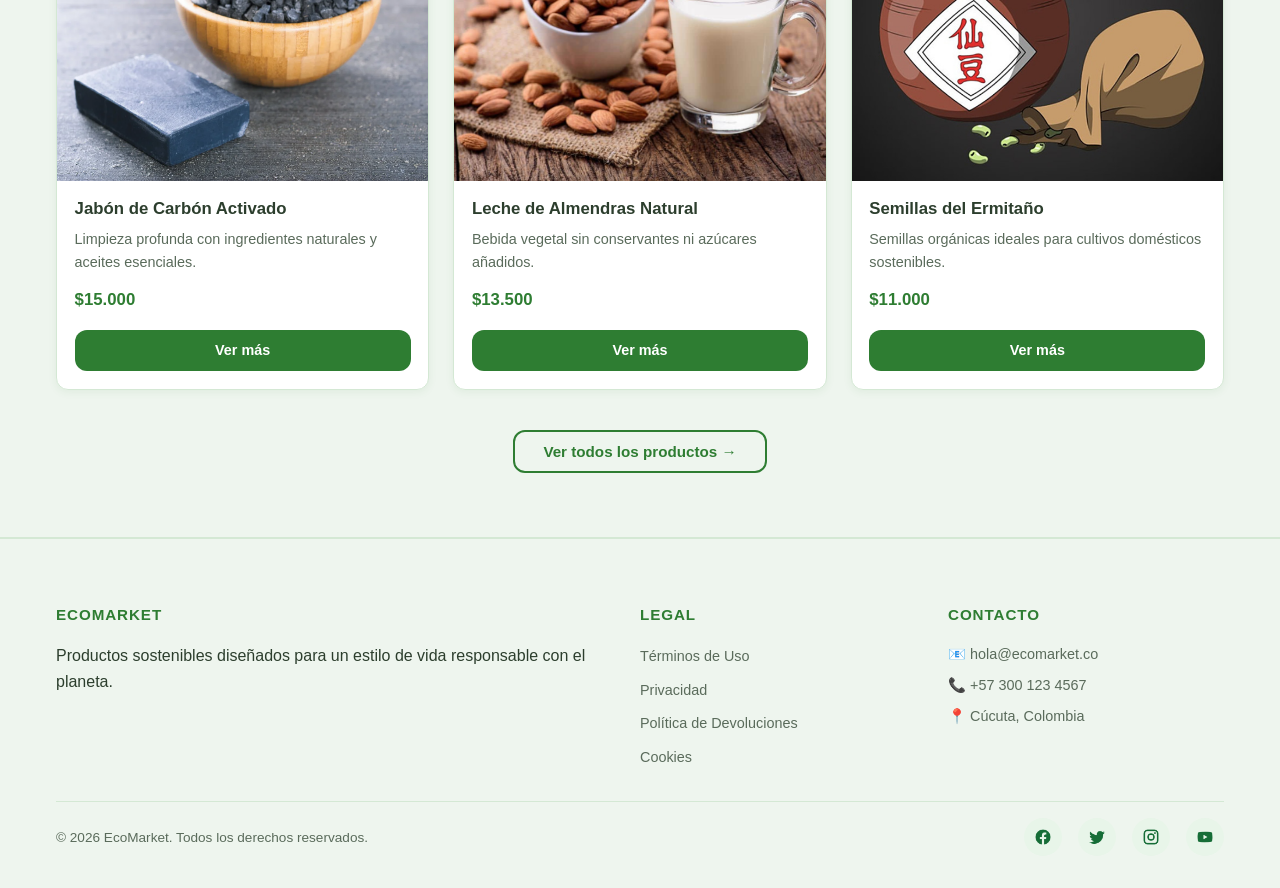
==== commit bb818398: "fix: testimonies and code structure was fixed + images for the cards" ====
--- a/index.html
+++ b/index.html
@@ -4,11 +4,7 @@
     <meta charset="UTF-8" />
     <meta name="viewport" content="width=device-width, initial-scale=1.0" />
     <title>EcoMarket</title>
-
     <link rel="stylesheet" href="css/main.css" />
-    <link rel="stylesheet" href="css/layout.css" />
-    <link rel="stylesheet" href="css/components.css" />
-    <link rel="stylesheet" href="css/animations.css" />
   </head>
 
   <body>
@@ -17,6 +13,7 @@
         <nav class="navbar">
           <div class="logo">
             <img src="img/icons/logo.png" alt="Logo EcoMarket" />
+            <span class="logo-text">EcoMarket</span>
           </div>
 
           <ul class="nav-links">
--- a/css/main.css
+++ b/css/main.css
@@ -1,3 +1,6 @@
+@import url("layout.css");
+@import url("components.css");
+@import url("animations.css");
 * {
   margin: 0;
   padding: 0;
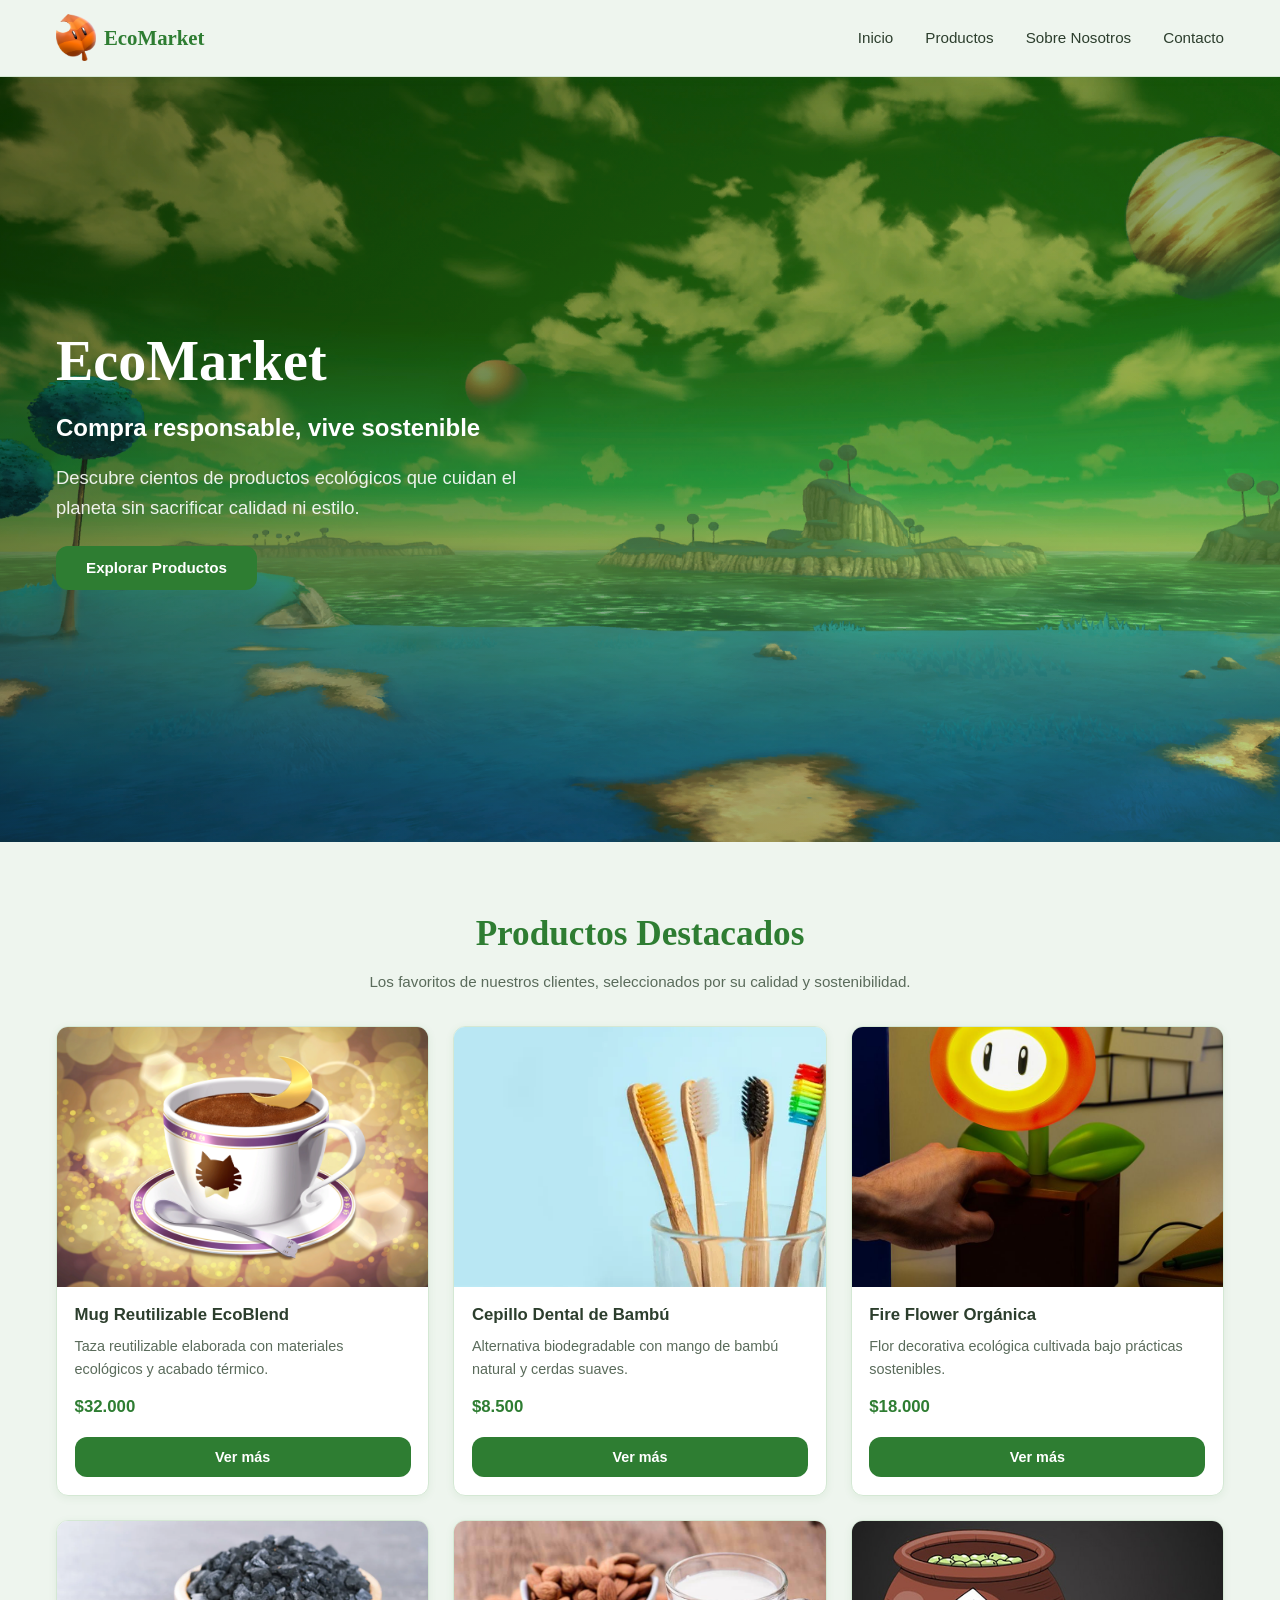
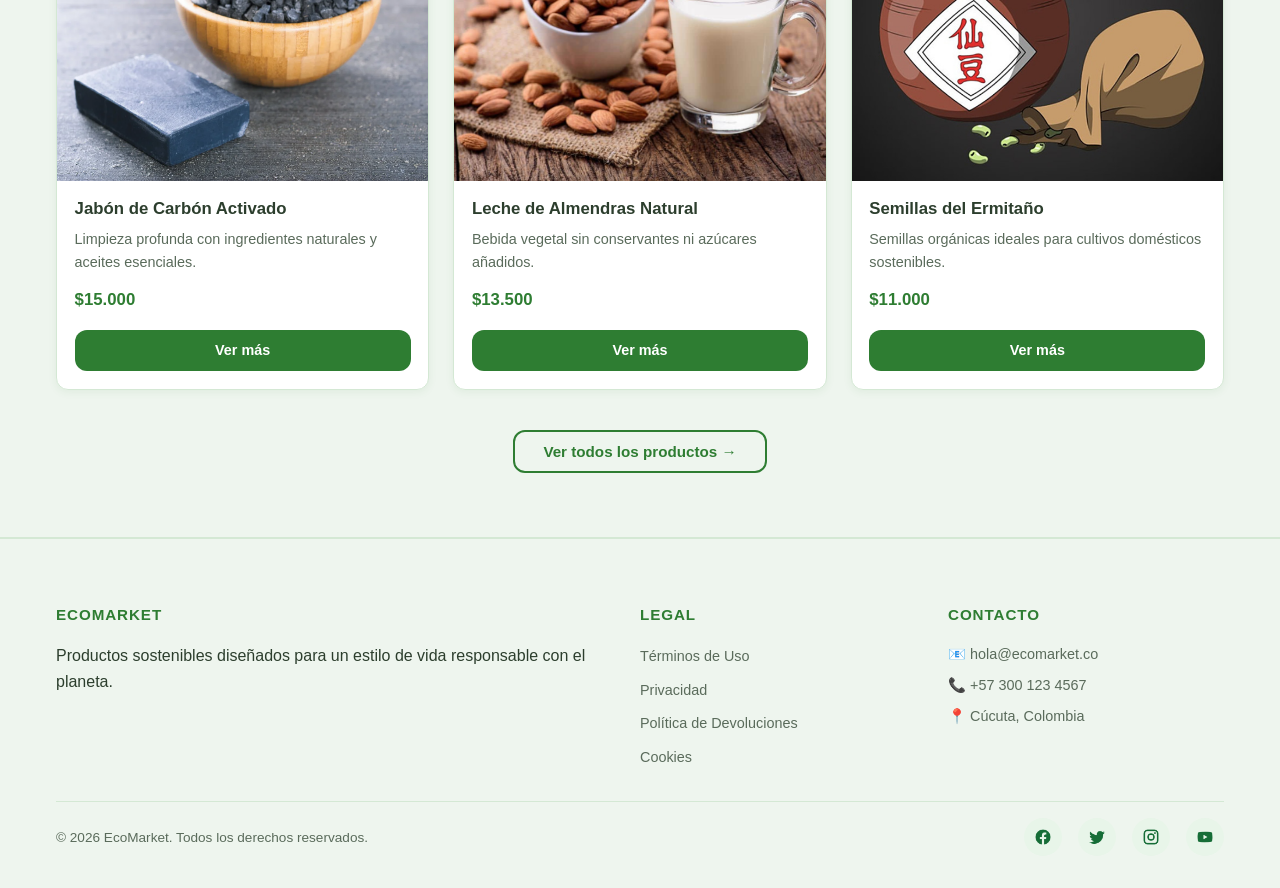
==== commit 63e29620: "refactor code" ====
--- a/index.html
+++ b/index.html
@@ -22,16 +22,6 @@
             <li><a href="views/sobre-nosotros.html">Sobre Nosotros</a></li>
             <li><a href="views/contacto.html">Contacto</a></li>
           </ul>
-
-          <div class="nav-icons">
-            <button type="button">
-              <img src="img/icons/search.png" alt="Buscar" />
-            </button>
-
-            <button type="button" aria-label="Carrito de compras">
-              <img src="img/icons/cart.png" alt="Carrito" />
-            </button>
-          </div>
         </nav>
       </div>
     </header>
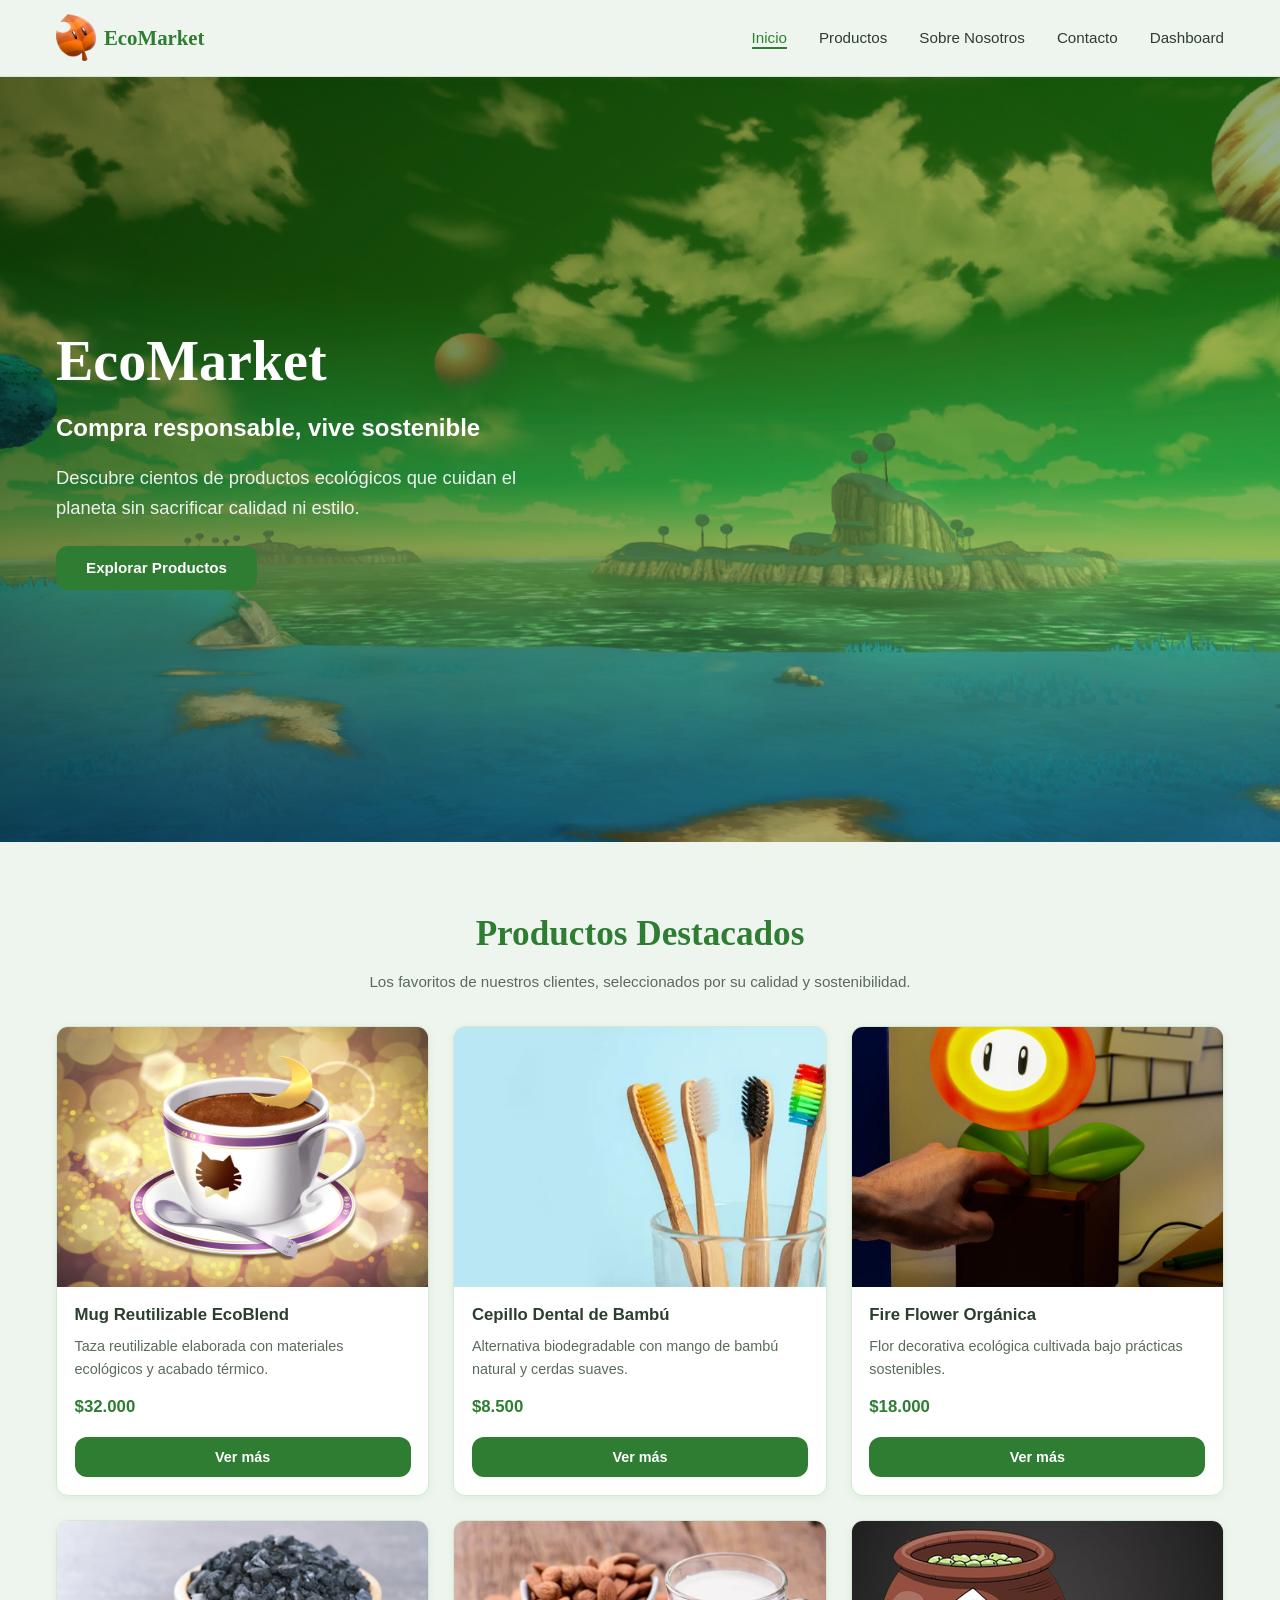
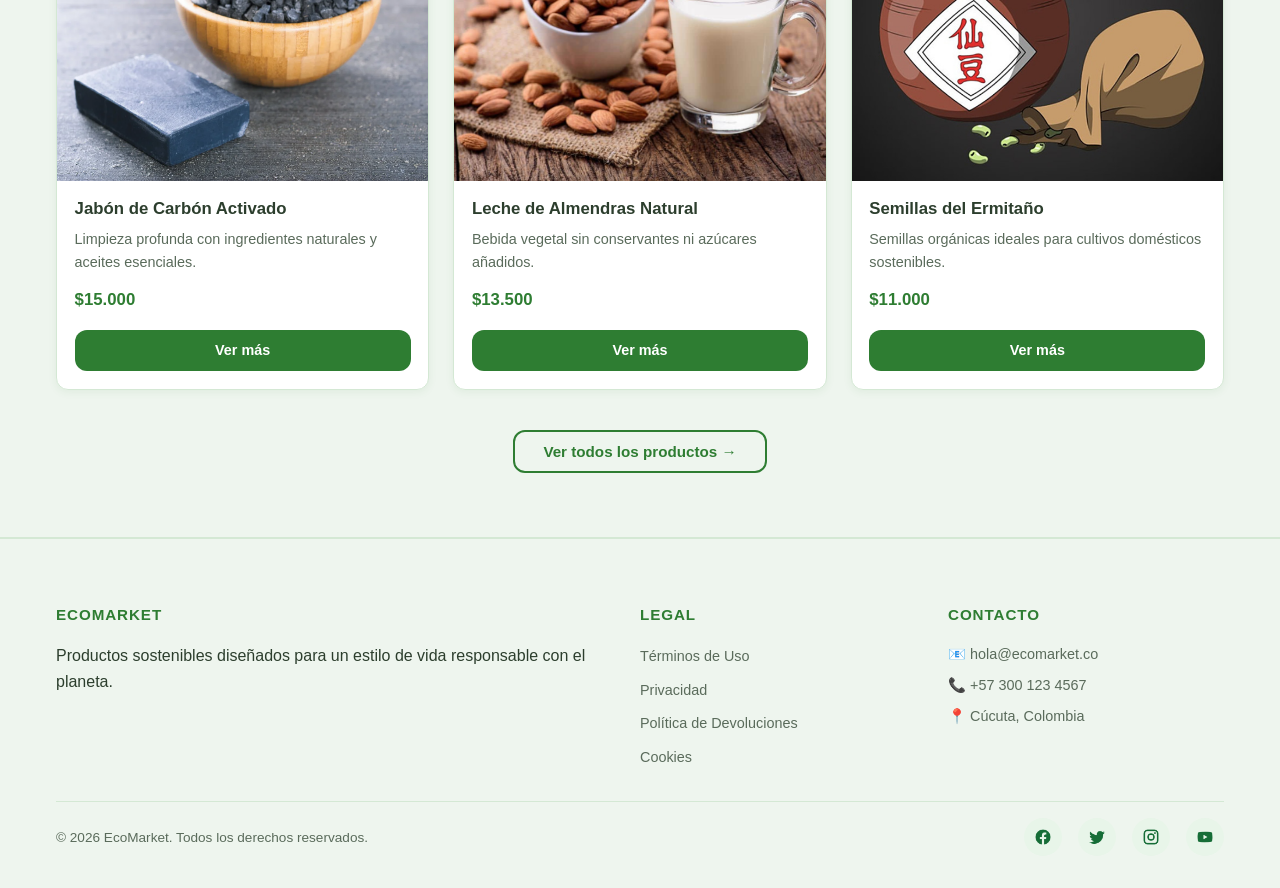
==== commit a7eb8eff: "feature: Dashboard" ====
--- a/index.html
+++ b/index.html
@@ -17,10 +17,11 @@
           </div>
 
           <ul class="nav-links">
-            <li><a href="#">Inicio</a></li>
+            <li><a href="#" class="active">Inicio</a></li>
             <li><a href="views/productos.html">Productos</a></li>
             <li><a href="views/sobre-nosotros.html">Sobre Nosotros</a></li>
             <li><a href="views/contacto.html">Contacto</a></li>
+            <li><a href="views/dashboard.html">Dashboard</a></li>
           </ul>
         </nav>
       </div>
--- a/css/main.css
+++ b/css/main.css
@@ -16,7 +16,6 @@
   --secondary: #f5f5dc;
 
   --bg: #eef5ee;
-  --bg-card: #ffffff;
 
   --text: #2c3e2d;
   --text-light: #5a6b5b;
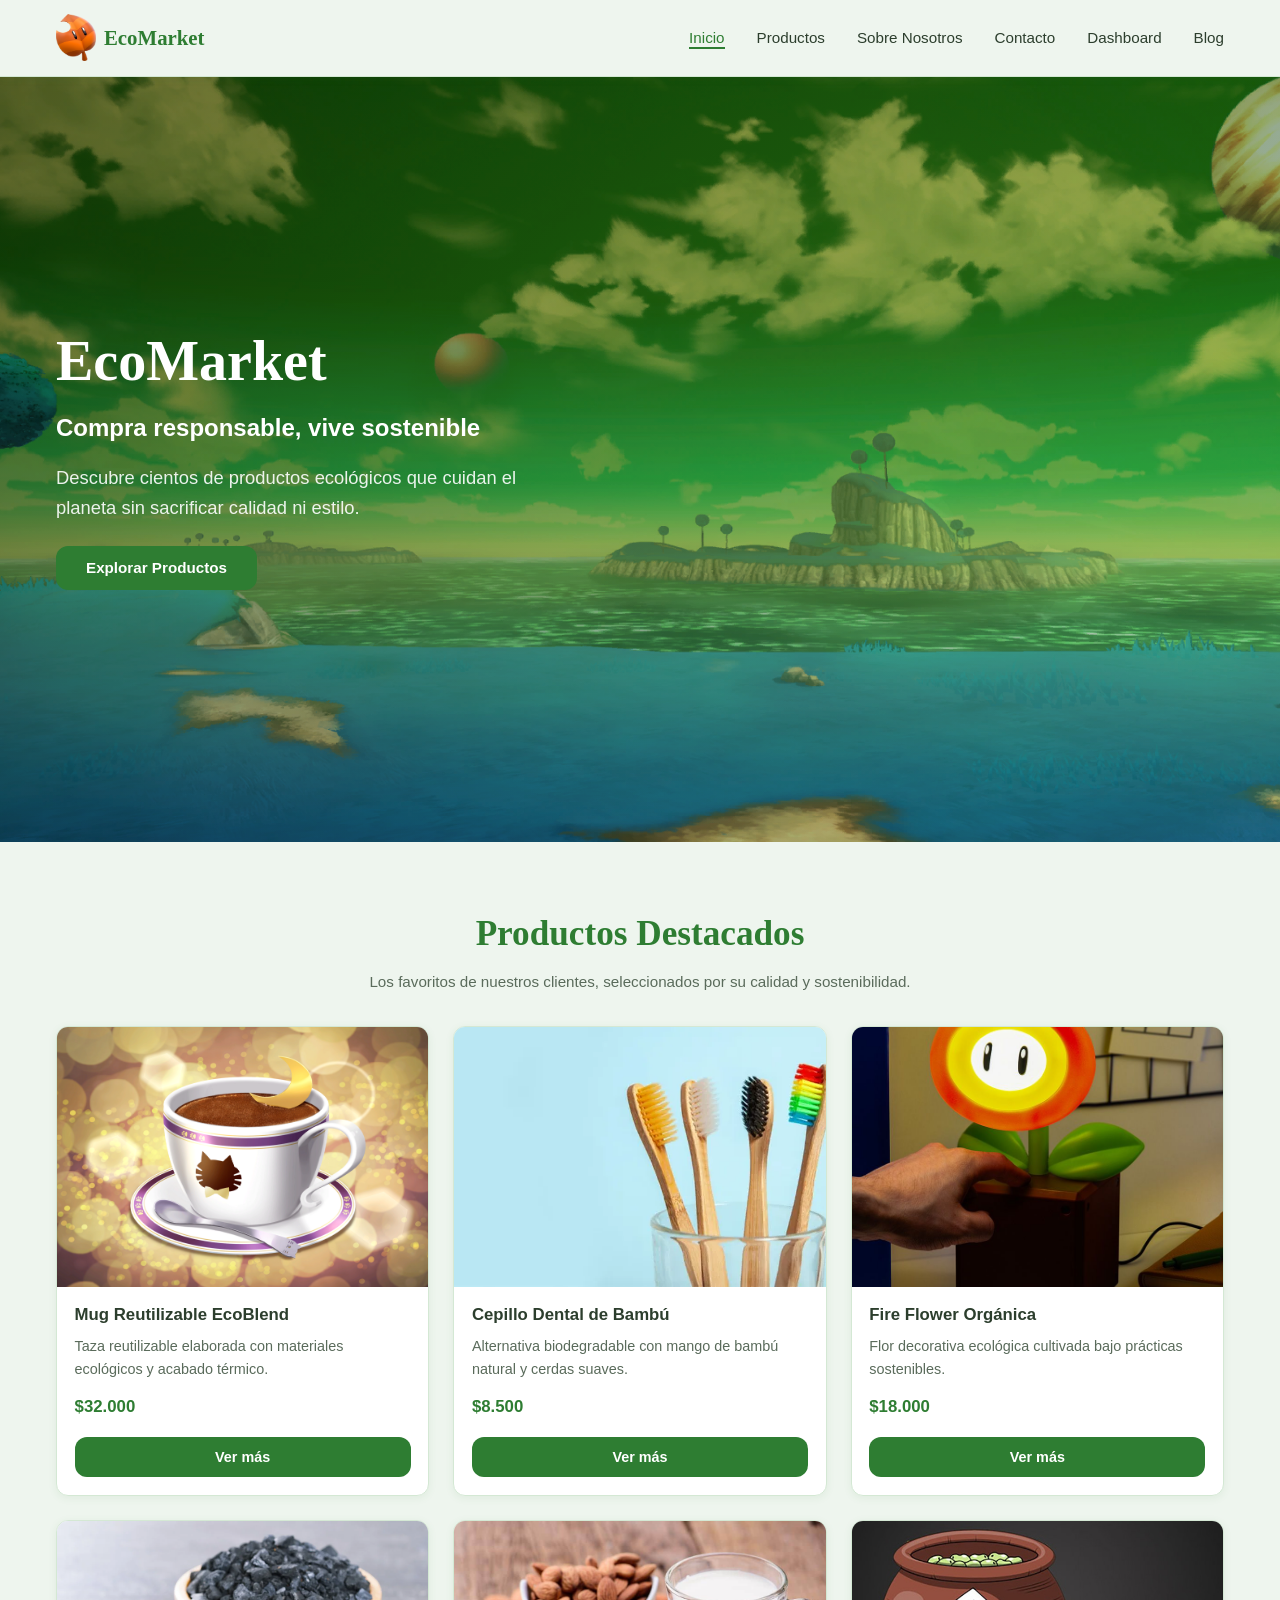
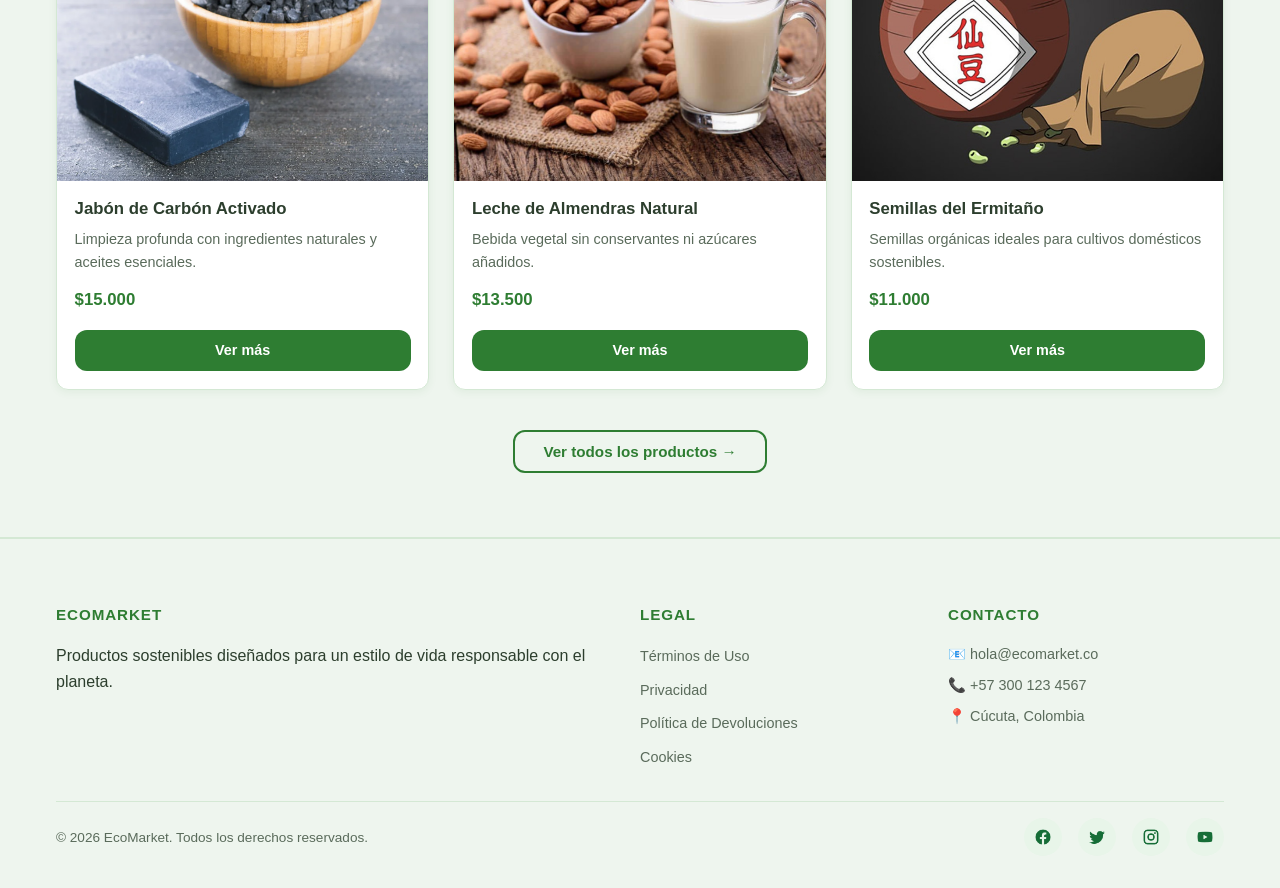
==== commit 3188ae8c: "feature: blog view" ====
--- a/index.html
+++ b/index.html
@@ -22,6 +22,7 @@
             <li><a href="views/sobre-nosotros.html">Sobre Nosotros</a></li>
             <li><a href="views/contacto.html">Contacto</a></li>
             <li><a href="views/dashboard.html">Dashboard</a></li>
+            <li><a href="views/blog.html">Blog</a></li>
           </ul>
         </nav>
       </div>
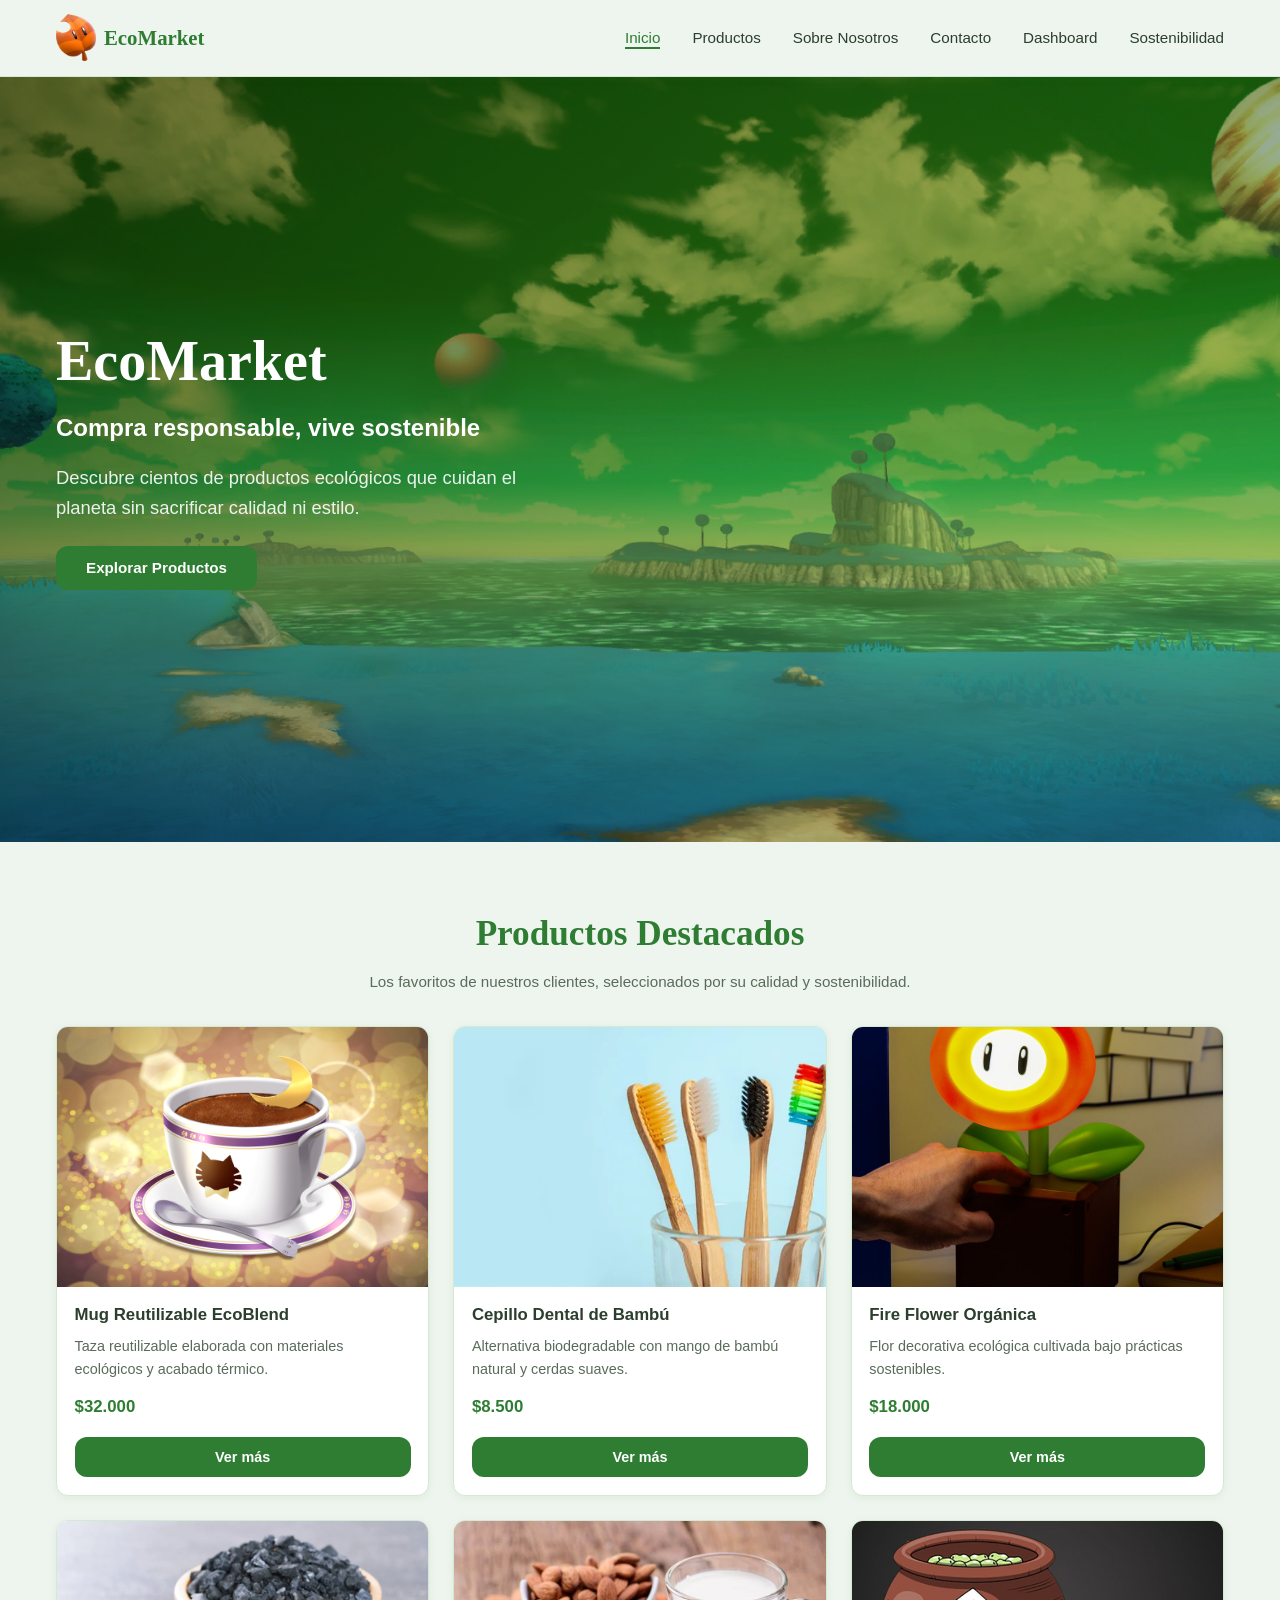
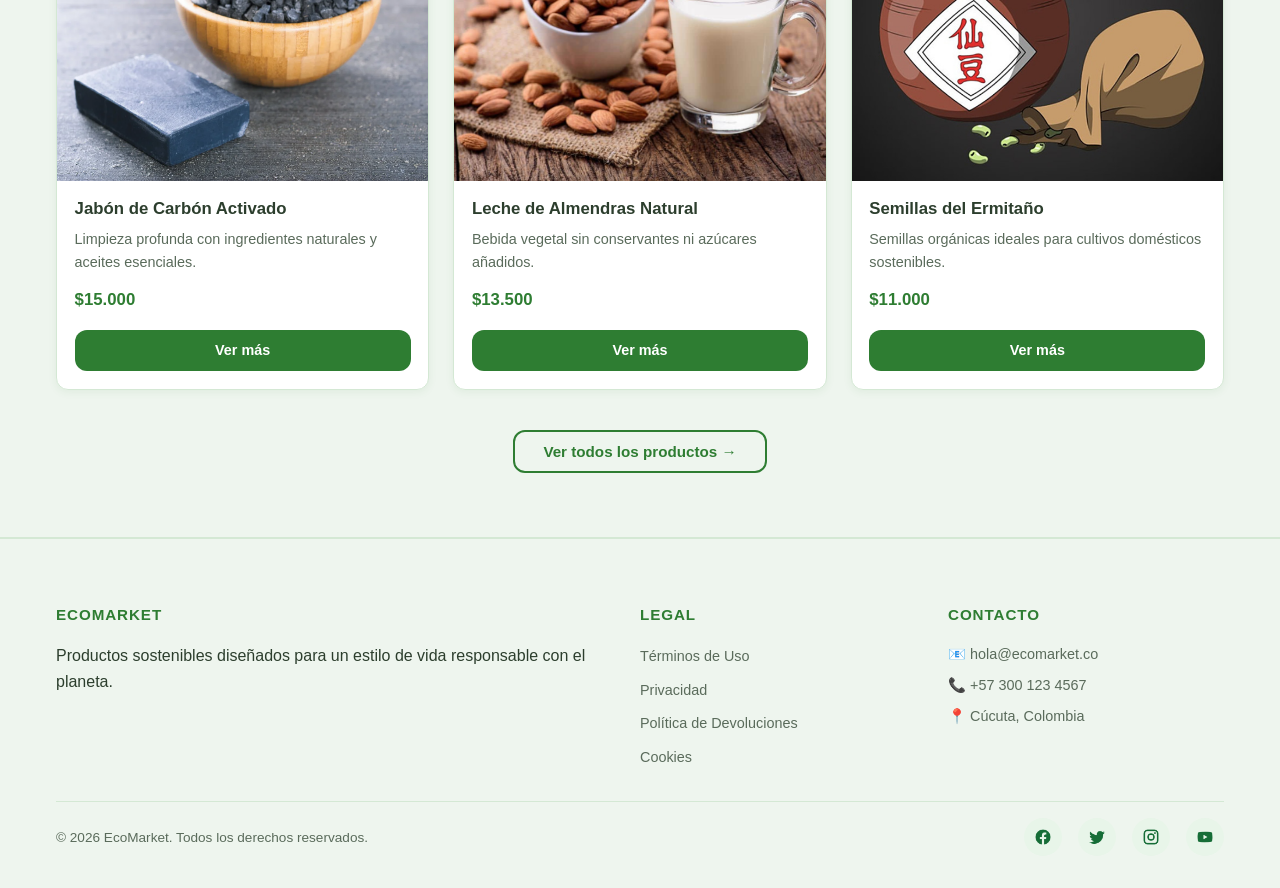
==== commit aa7b2280: "feature: calculadora" ====
--- a/index.html
+++ b/index.html
@@ -22,7 +22,7 @@
             <li><a href="views/sobre-nosotros.html">Sobre Nosotros</a></li>
             <li><a href="views/contacto.html">Contacto</a></li>
             <li><a href="views/dashboard.html">Dashboard</a></li>
-            <li><a href="views/blog.html">Blog</a></li>
+            <li><a href="views/sostenibilidad.html">Sostenibilidad</a></li>
           </ul>
         </nav>
       </div>
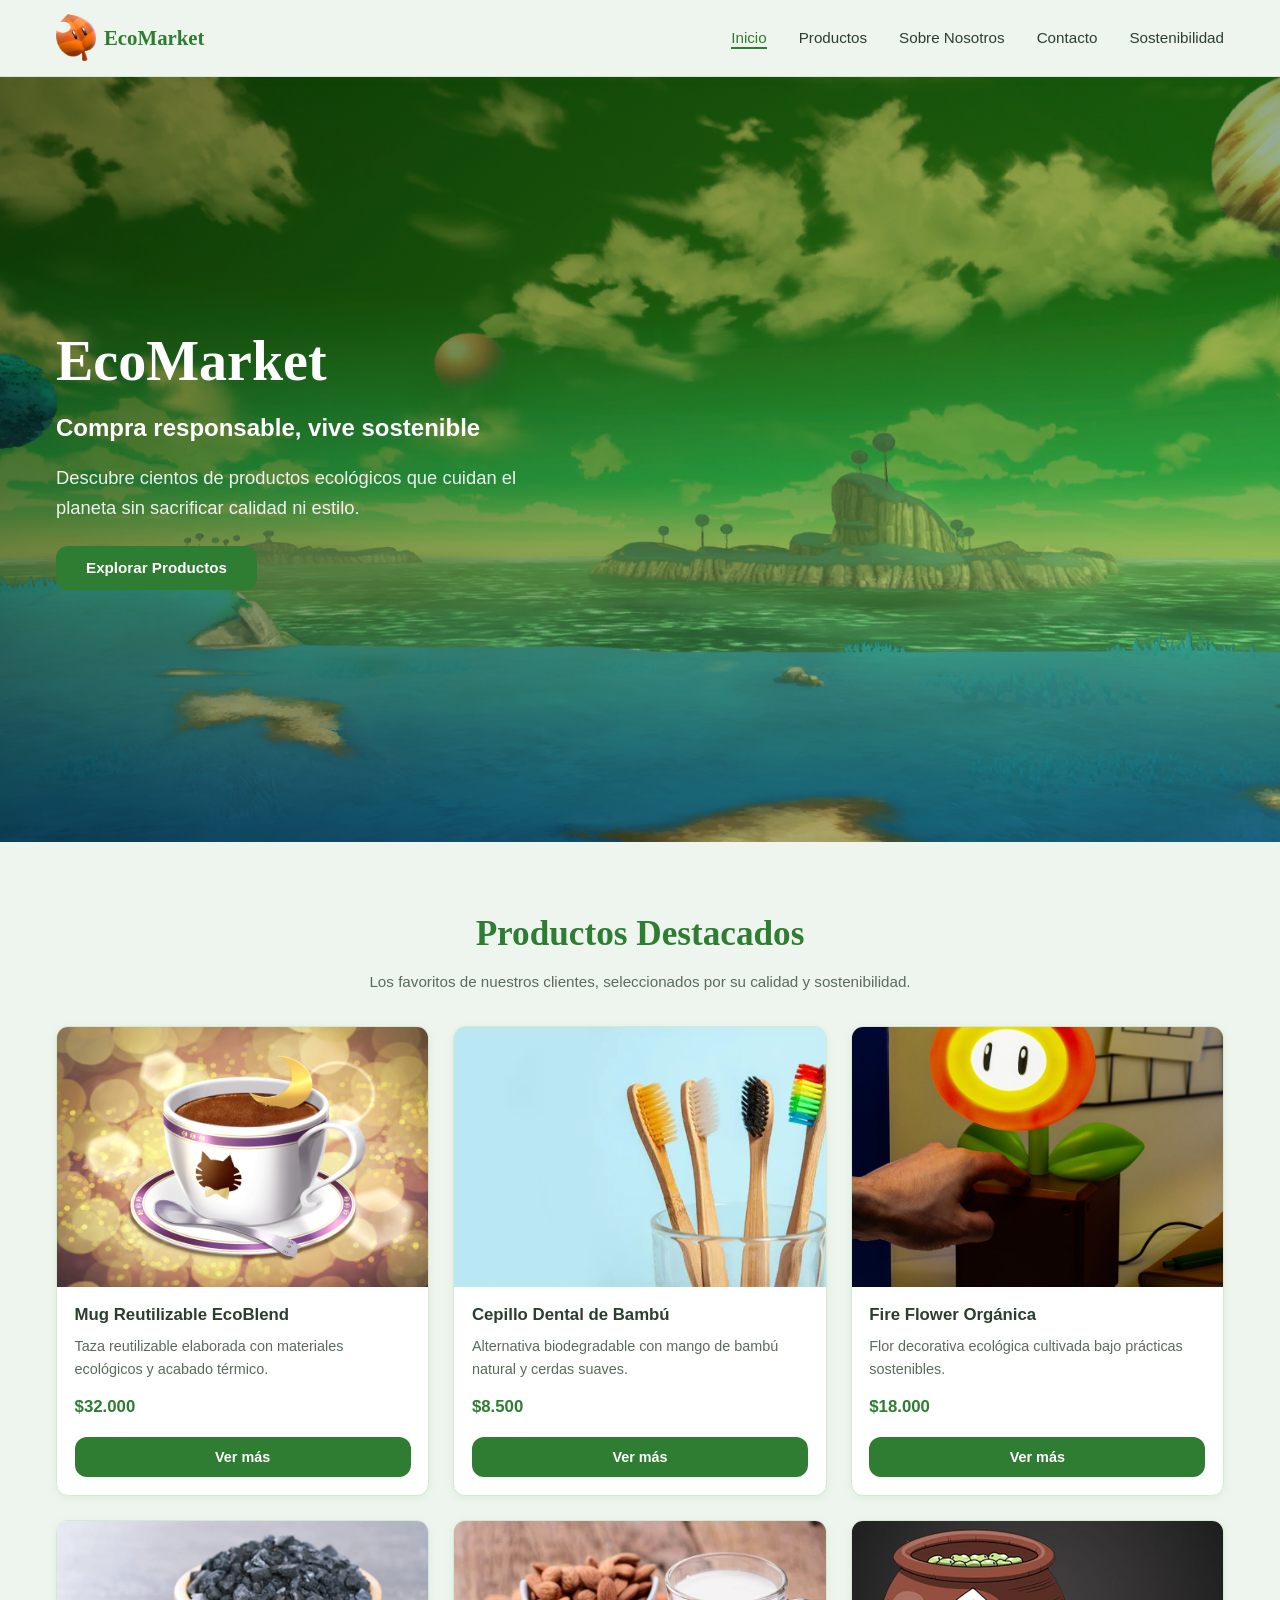
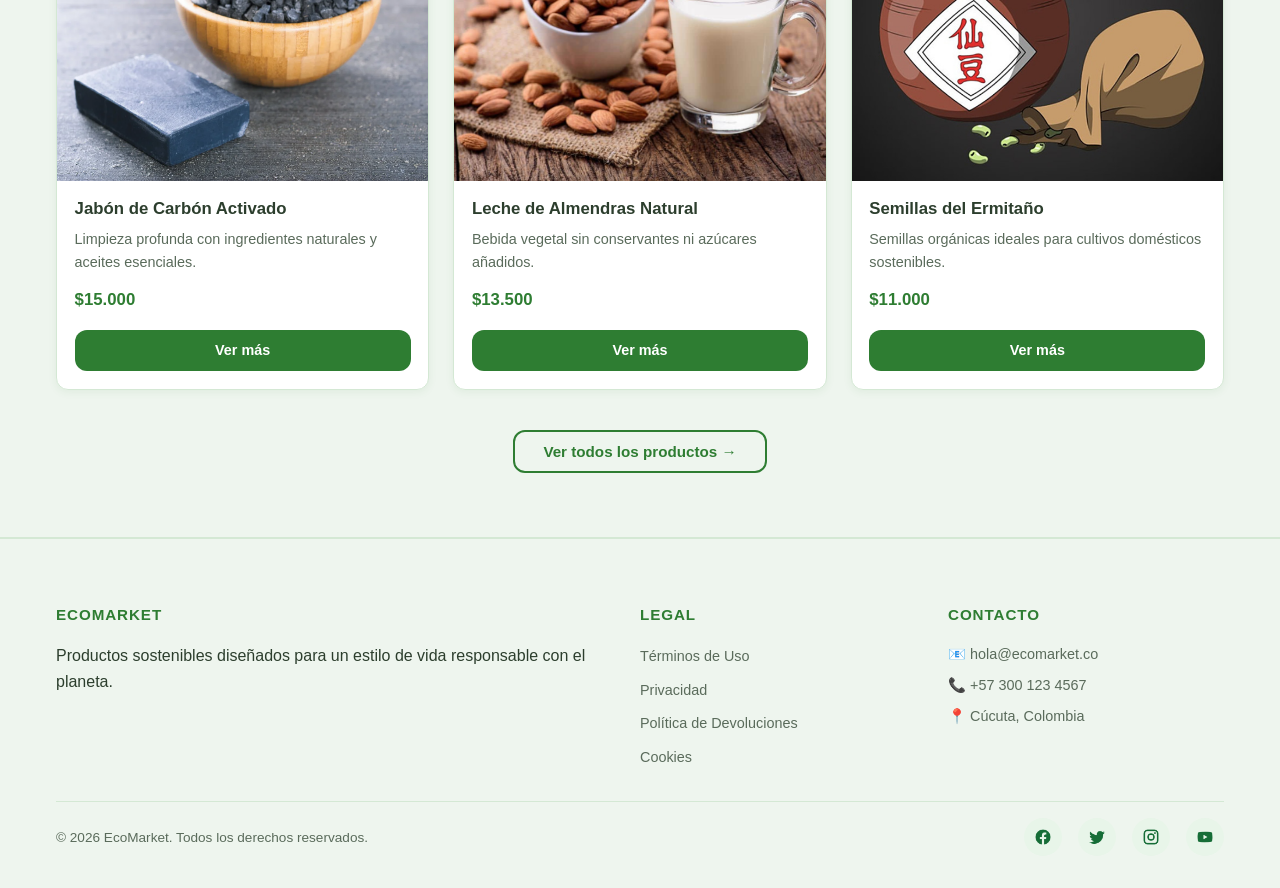
==== commit 2bc89b36: "refactor: improved design and changed some code" ====
--- a/index.html
+++ b/index.html
@@ -21,7 +21,6 @@
             <li><a href="views/productos.html">Productos</a></li>
             <li><a href="views/sobre-nosotros.html">Sobre Nosotros</a></li>
             <li><a href="views/contacto.html">Contacto</a></li>
-            <li><a href="views/dashboard.html">Dashboard</a></li>
             <li><a href="views/sostenibilidad.html">Sostenibilidad</a></li>
           </ul>
         </nav>
